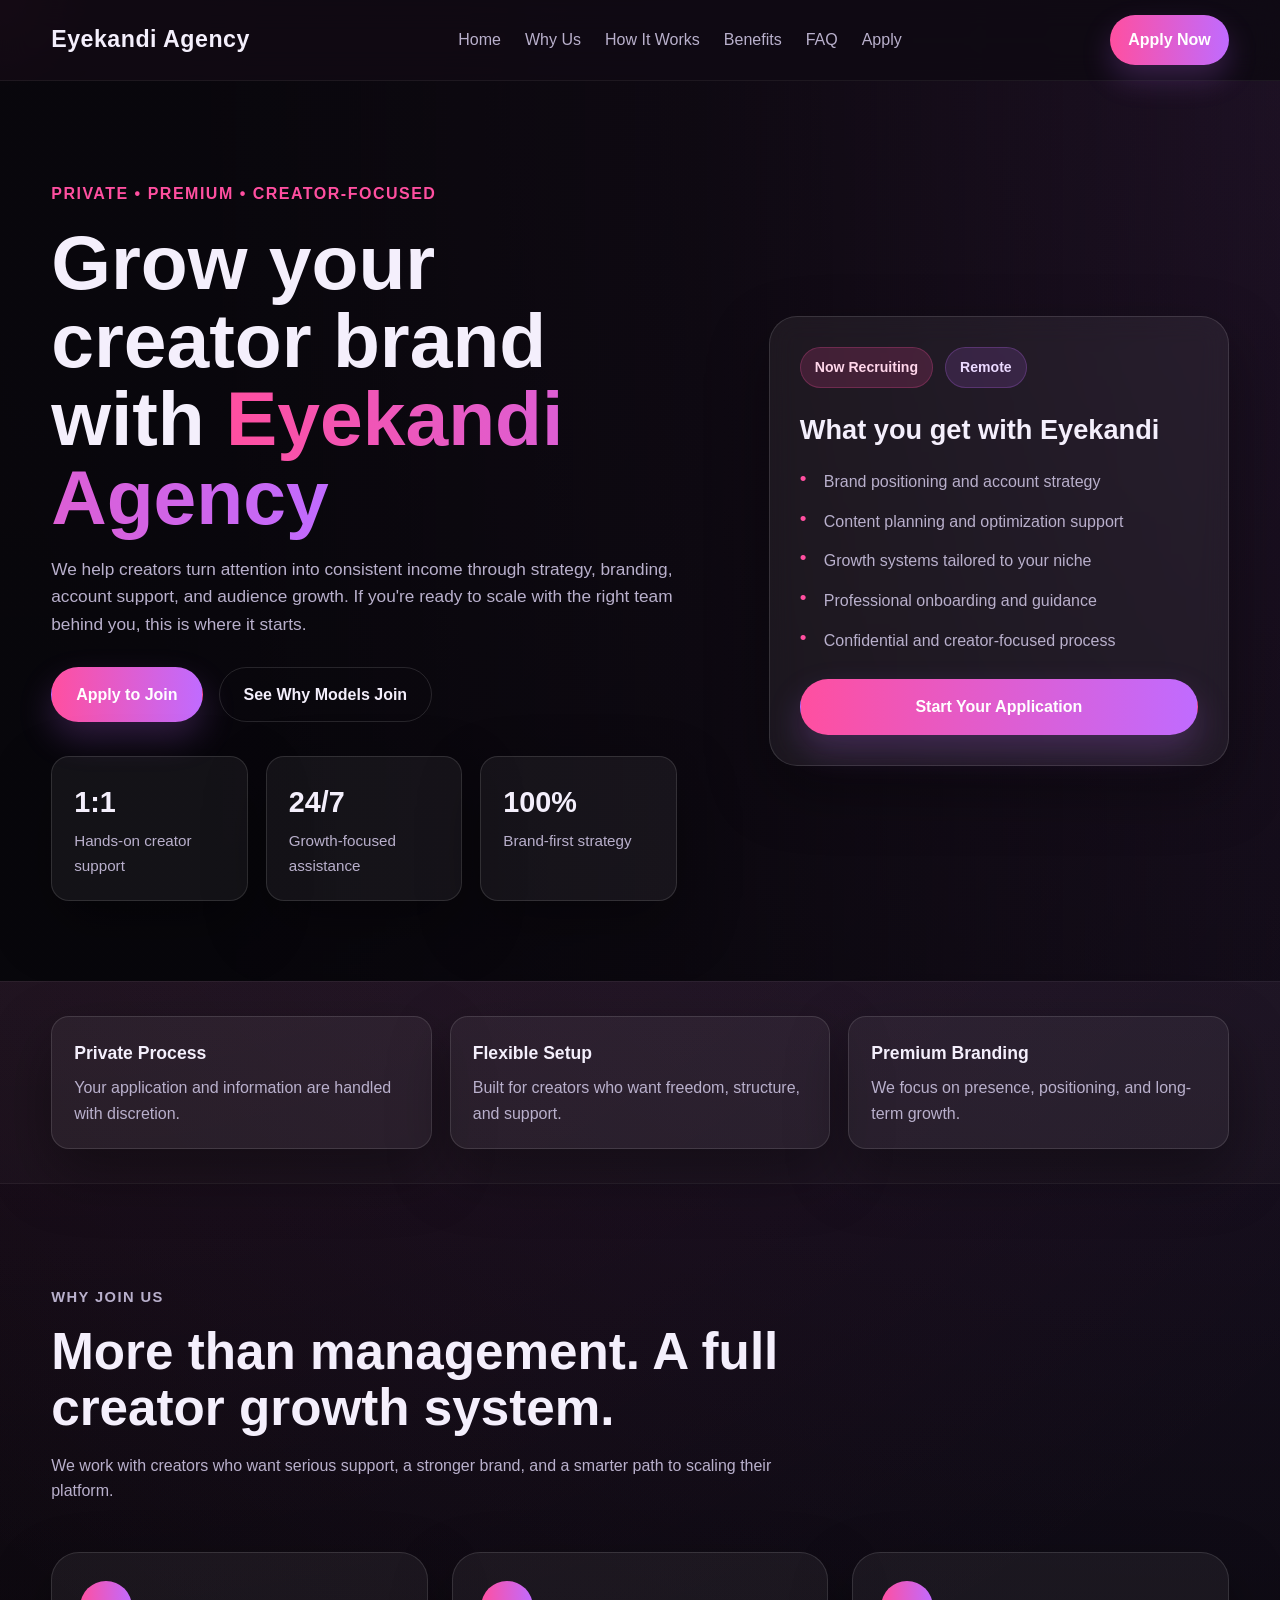
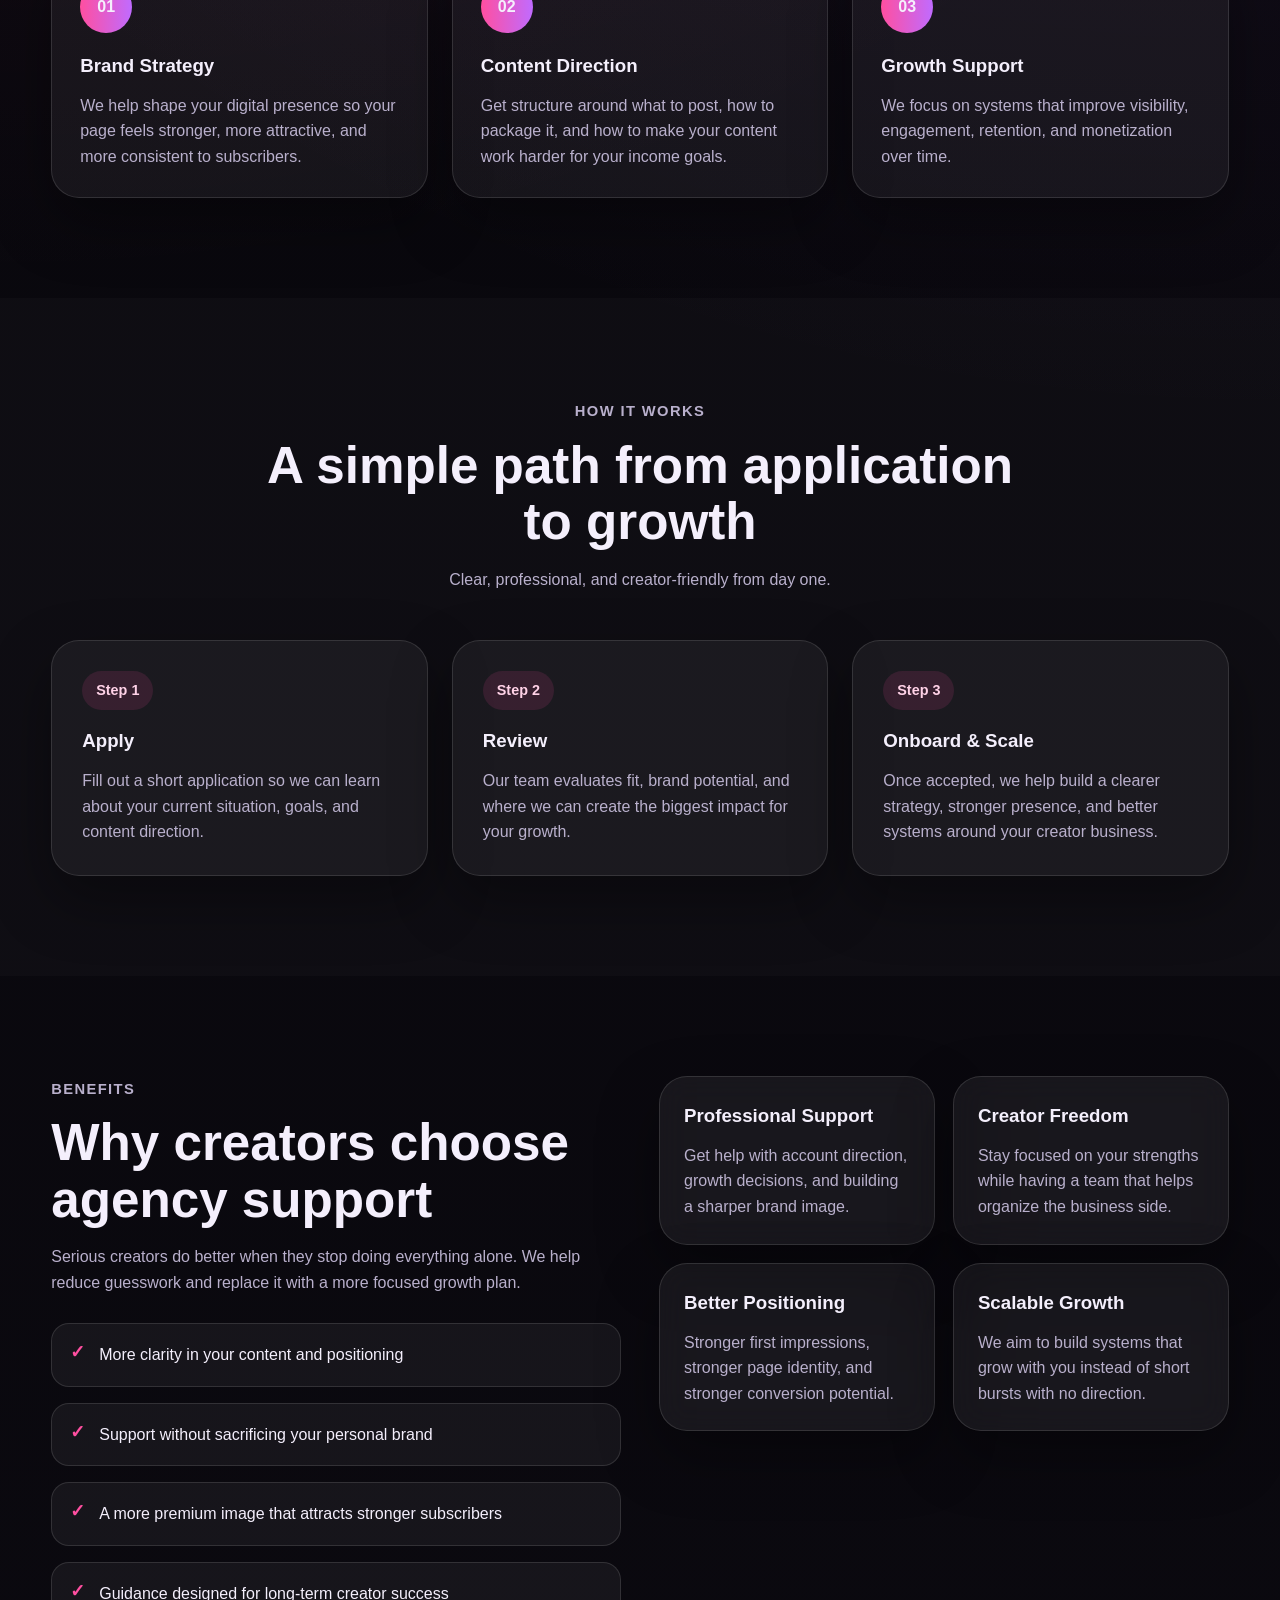
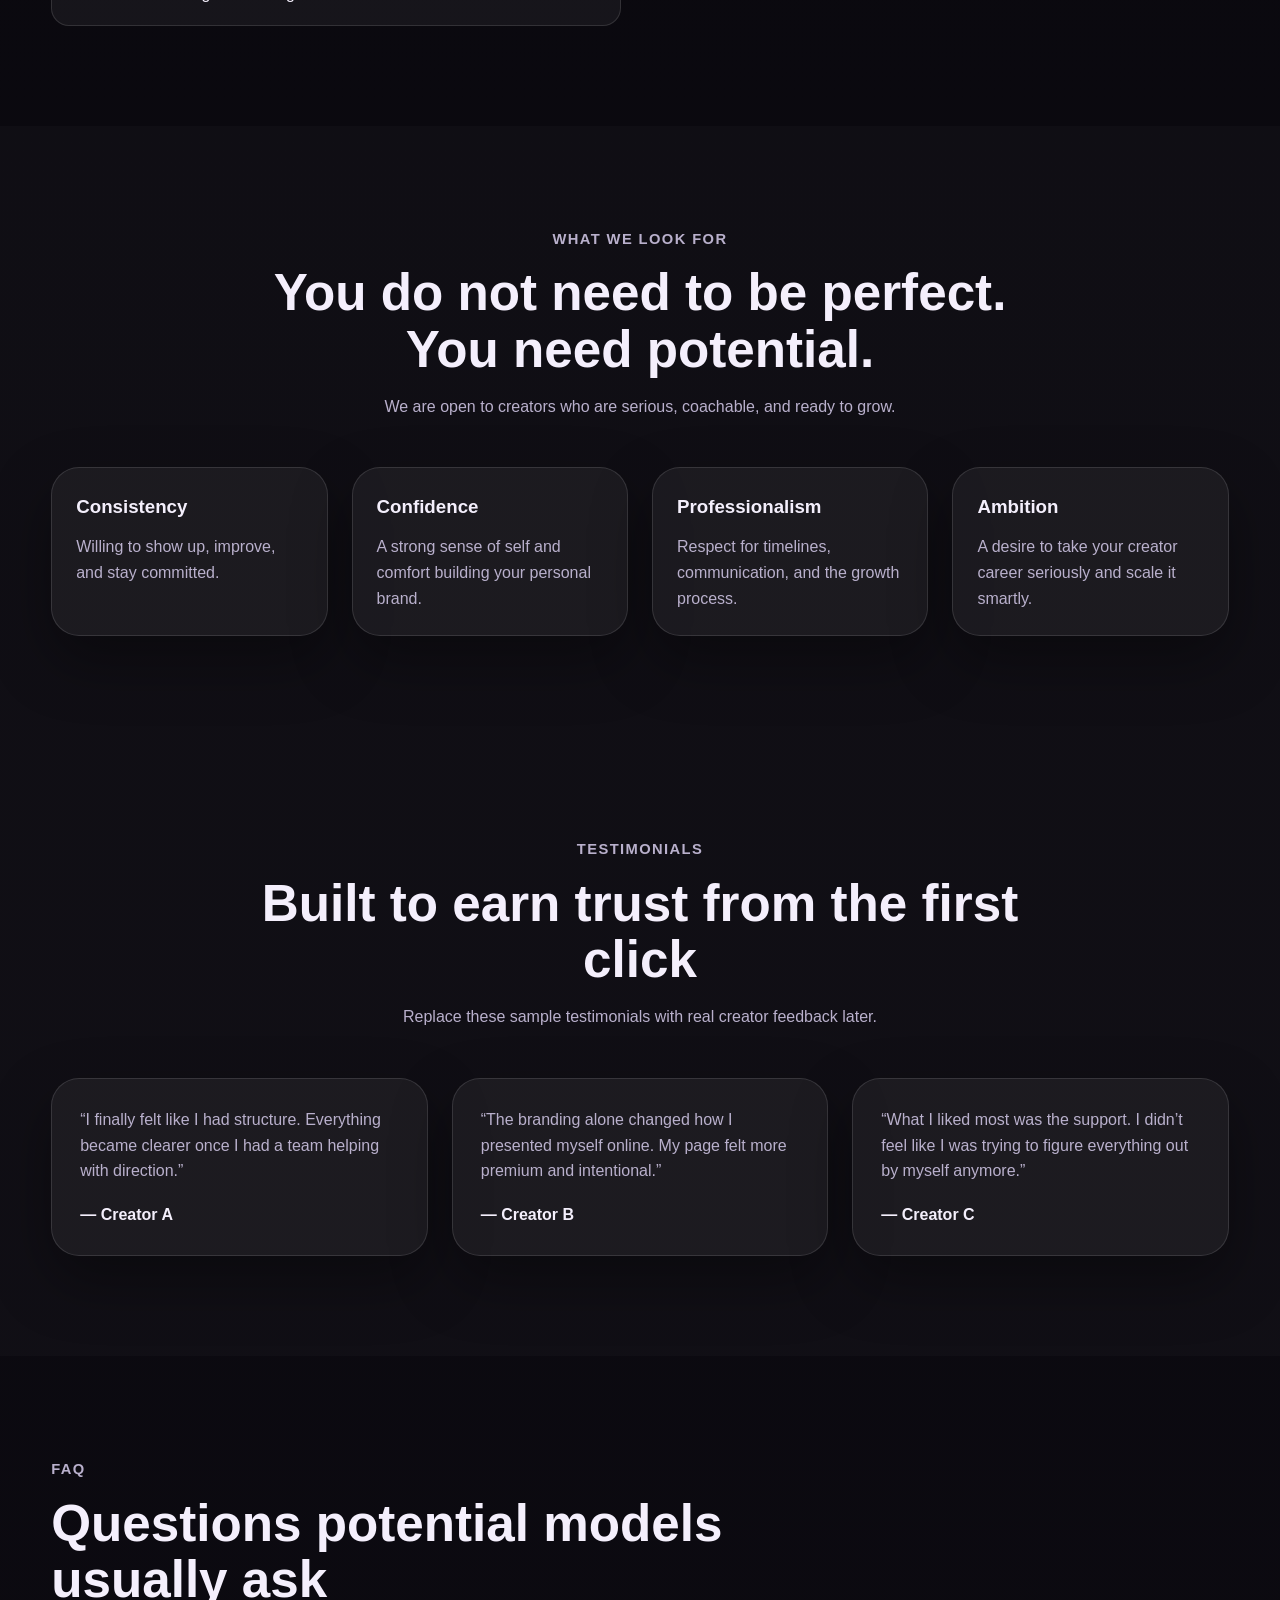
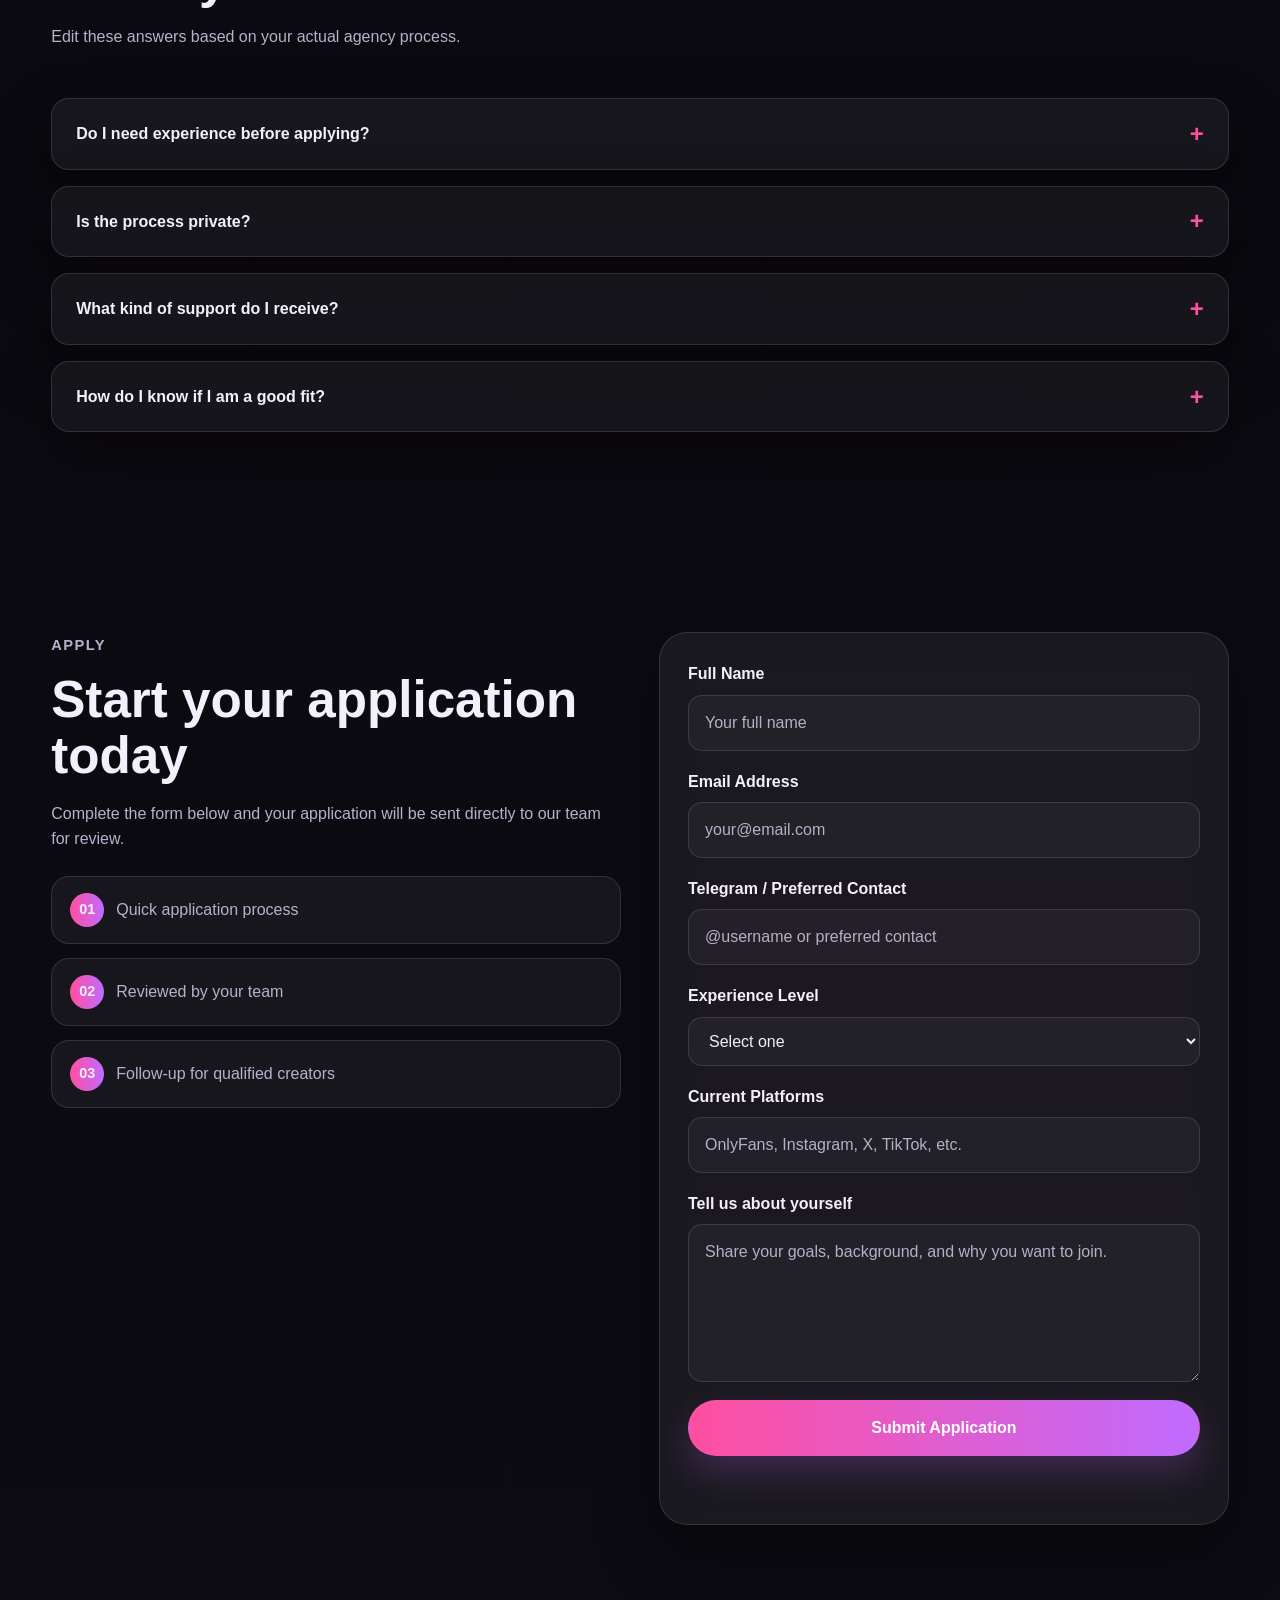
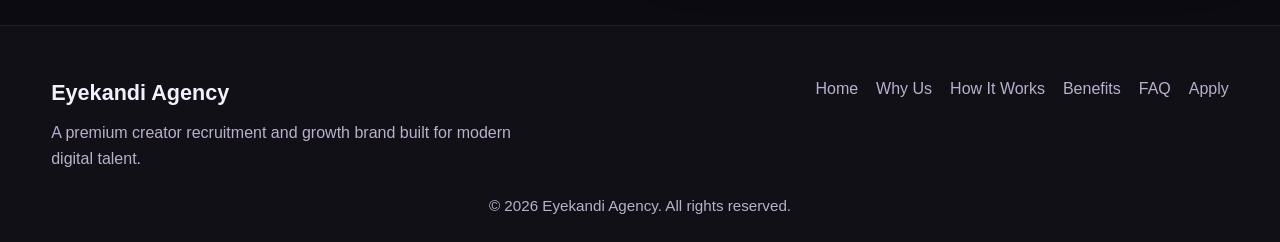
==== index.html @ 6bb733b0 "Update FormSubmit token and add thank-you page" ====
<!DOCTYPE html>
<html lang="en">
<head>
  <meta charset="UTF-8" />
  <meta name="viewport" content="width=device-width, initial-scale=1.0" />
  <title>Eyekandi Agency | Recruitment for Premium Creators</title>
  <meta
    name="description"
    content="Eyekandi Agency helps creators grow their income, build their brand, and scale with premium management, strategy, and support."
  />
  <link rel="stylesheet" href="css/style.css" />
</head>
<body>
  <div class="cursor-glow"></div>

  <header class="site-header">
    <div class="container nav-container">
      <a href="#home" class="logo">Eyekandi Agency</a>

      <nav class="nav" id="navMenu">
        <a href="#home">Home</a>
        <a href="#why-us">Why Us</a>
        <a href="#how-it-works">How It Works</a>
        <a href="#benefits">Benefits</a>
        <a href="#faq">FAQ</a>
        <a href="#apply">Apply</a>
      </nav>

      <a href="#apply" class="nav-cta desktop-cta">Apply Now</a>

      <button
        class="menu-toggle"
        id="menuToggle"
        aria-label="Toggle navigation"
        aria-expanded="false"
        aria-controls="navMenu"
      >
        <span></span>
        <span></span>
        <span></span>
      </button>
    </div>
  </header>

  <main>
    <section class="hero" id="home">
      <div class="hero-overlay"></div>
      <div class="container hero-grid">
        <div class="hero-content">
          <p class="eyebrow">Private • Premium • Creator-Focused</p>
          <h1>
            Grow your creator brand with
            <span>Eyekandi Agency</span>
          </h1>
          <p class="hero-text">
            We help creators turn attention into consistent income through
            strategy, branding, account support, and audience growth.
            If you're ready to scale with the right team behind you, this is where it starts.
          </p>

          <div class="hero-buttons">
            <a href="#apply" class="btn btn-primary">Apply to Join</a>
            <a href="#why-us" class="btn btn-secondary">See Why Models Join</a>
          </div>

          <div class="hero-stats">
            <div class="stat-card">
              <h3>1:1</h3>
              <p>Hands-on creator support</p>
            </div>
            <div class="stat-card">
              <h3>24/7</h3>
              <p>Growth-focused assistance</p>
            </div>
            <div class="stat-card">
              <h3>100%</h3>
              <p>Brand-first strategy</p>
            </div>
          </div>
        </div>

        <div class="hero-visual">
          <div class="hero-card glass-card">
            <div class="hero-card-top">
              <span class="badge">Now Recruiting</span>
              <span class="badge badge-alt">Remote</span>
            </div>

            <h3>What you get with Eyekandi</h3>

            <ul class="feature-list">
              <li>Brand positioning and account strategy</li>
              <li>Content planning and optimization support</li>
              <li>Growth systems tailored to your niche</li>
              <li>Professional onboarding and guidance</li>
              <li>Confidential and creator-focused process</li>
            </ul>

            <a href="#apply" class="btn btn-primary btn-full">Start Your Application</a>
          </div>
        </div>
      </div>
    </section>

    <section class="section trust-strip">
      <div class="container trust-grid">
        <div class="trust-item">
          <h3>Private Process</h3>
          <p>Your application and information are handled with discretion.</p>
        </div>
        <div class="trust-item">
          <h3>Flexible Setup</h3>
          <p>Built for creators who want freedom, structure, and support.</p>
        </div>
        <div class="trust-item">
          <h3>Premium Branding</h3>
          <p>We focus on presence, positioning, and long-term growth.</p>
        </div>
      </div>
    </section>

    <section class="section" id="why-us">
      <div class="container">
        <div class="section-heading">
          <p class="section-tag">Why Join Us</p>
          <h2>More than management. A full creator growth system.</h2>
          <p>
            We work with creators who want serious support, a stronger brand,
            and a smarter path to scaling their platform.
          </p>
        </div>

        <div class="cards-grid three-grid">
          <article class="info-card">
            <div class="icon-circle">01</div>
            <h3>Brand Strategy</h3>
            <p>
              We help shape your digital presence so your page feels stronger,
              more attractive, and more consistent to subscribers.
            </p>
          </article>

          <article class="info-card">
            <div class="icon-circle">02</div>
            <h3>Content Direction</h3>
            <p>
              Get structure around what to post, how to package it, and how to
              make your content work harder for your income goals.
            </p>
          </article>

          <article class="info-card">
            <div class="icon-circle">03</div>
            <h3>Growth Support</h3>
            <p>
              We focus on systems that improve visibility, engagement, retention,
              and monetization over time.
            </p>
          </article>
        </div>
      </div>
    </section>

    <section class="section alt-section" id="how-it-works">
      <div class="container">
        <div class="section-heading center">
          <p class="section-tag">How It Works</p>
          <h2>A simple path from application to growth</h2>
          <p>
            Clear, professional, and creator-friendly from day one.
          </p>
        </div>

        <div class="steps-grid">
          <div class="step-card">
            <span class="step-number">Step 1</span>
            <h3>Apply</h3>
            <p>
              Fill out a short application so we can learn about your current
              situation, goals, and content direction.
            </p>
          </div>

          <div class="step-card">
            <span class="step-number">Step 2</span>
            <h3>Review</h3>
            <p>
              Our team evaluates fit, brand potential, and where we can create
              the biggest impact for your growth.
            </p>
          </div>

          <div class="step-card">
            <span class="step-number">Step 3</span>
            <h3>Onboard & Scale</h3>
            <p>
              Once accepted, we help build a clearer strategy, stronger presence,
              and better systems around your creator business.
            </p>
          </div>
        </div>
      </div>
    </section>

    <section class="section" id="benefits">
      <div class="container benefits-grid">
        <div class="benefits-copy">
          <p class="section-tag">Benefits</p>
          <h2>Why creators choose agency support</h2>
          <p>
            Serious creators do better when they stop doing everything alone.
            We help reduce guesswork and replace it with a more focused growth plan.
          </p>

          <div class="check-list">
            <div class="check-item">
              <span>✓</span>
              <p>More clarity in your content and positioning</p>
            </div>
            <div class="check-item">
              <span>✓</span>
              <p>Support without sacrificing your personal brand</p>
            </div>
            <div class="check-item">
              <span>✓</span>
              <p>A more premium image that attracts stronger subscribers</p>
            </div>
            <div class="check-item">
              <span>✓</span>
              <p>Guidance designed for long-term creator success</p>
            </div>
          </div>
        </div>

        <div class="benefits-cards">
          <div class="benefit-box glass-card">
            <h3>Professional Support</h3>
            <p>
              Get help with account direction, growth decisions, and building a sharper brand image.
            </p>
          </div>

          <div class="benefit-box glass-card">
            <h3>Creator Freedom</h3>
            <p>
              Stay focused on your strengths while having a team that helps organize the business side.
            </p>
          </div>

          <div class="benefit-box glass-card">
            <h3>Better Positioning</h3>
            <p>
              Stronger first impressions, stronger page identity, and stronger conversion potential.
            </p>
          </div>

          <div class="benefit-box glass-card">
            <h3>Scalable Growth</h3>
            <p>
              We aim to build systems that grow with you instead of short bursts with no direction.
            </p>
          </div>
        </div>
      </div>
    </section>

    <section class="section alt-section">
      <div class="container">
        <div class="section-heading center">
          <p class="section-tag">What We Look For</p>
          <h2>You do not need to be perfect. You need potential.</h2>
          <p>
            We are open to creators who are serious, coachable, and ready to grow.
          </p>
        </div>

        <div class="cards-grid four-grid">
          <article class="mini-card">
            <h3>Consistency</h3>
            <p>Willing to show up, improve, and stay committed.</p>
          </article>

          <article class="mini-card">
            <h3>Confidence</h3>
            <p>A strong sense of self and comfort building your personal brand.</p>
          </article>

          <article class="mini-card">
            <h3>Professionalism</h3>
            <p>Respect for timelines, communication, and the growth process.</p>
          </article>

          <article class="mini-card">
            <h3>Ambition</h3>
            <p>A desire to take your creator career seriously and scale it smartly.</p>
          </article>
        </div>
      </div>
    </section>

    <section class="section testimonials">
      <div class="container">
        <div class="section-heading center">
          <p class="section-tag">Testimonials</p>
          <h2>Built to earn trust from the first click</h2>
          <p>
            Replace these sample testimonials with real creator feedback later.
          </p>
        </div>

        <div class="cards-grid three-grid">
          <article class="testimonial-card">
            <p>
              “I finally felt like I had structure. Everything became clearer once I had a team helping with direction.”
            </p>
            <h4>— Creator A</h4>
          </article>

          <article class="testimonial-card">
            <p>
              “The branding alone changed how I presented myself online. My page felt more premium and intentional.”
            </p>
            <h4>— Creator B</h4>
          </article>

          <article class="testimonial-card">
            <p>
              “What I liked most was the support. I didn’t feel like I was trying to figure everything out by myself anymore.”
            </p>
            <h4>— Creator C</h4>
          </article>
        </div>
      </div>
    </section>

    <section class="section faq-section" id="faq">
      <div class="container">
        <div class="section-heading">
          <p class="section-tag">FAQ</p>
          <h2>Questions potential models usually ask</h2>
          <p>
            Edit these answers based on your actual agency process.
          </p>
        </div>

        <div class="faq-list">
          <div class="faq-item">
            <button class="faq-question" aria-expanded="false">
              Do I need experience before applying?
              <span>+</span>
            </button>
            <div class="faq-answer">
              <p>
                No. We can consider both new and experienced creators. What matters most is your willingness to learn, commit, and grow.
              </p>
            </div>
          </div>

          <div class="faq-item">
            <button class="faq-question" aria-expanded="false">
              Is the process private?
              <span>+</span>
            </button>
            <div class="faq-answer">
              <p>
                Yes. Your application and onboarding process should always be handled professionally and with discretion.
              </p>
            </div>
          </div>

          <div class="faq-item">
            <button class="faq-question" aria-expanded="false">
              What kind of support do I receive?
              <span>+</span>
            </button>
            <div class="faq-answer">
              <p>
                Support may include brand direction, content planning, page optimization, growth strategy, and ongoing account guidance.
              </p>
            </div>
          </div>

          <div class="faq-item">
            <button class="faq-question" aria-expanded="false">
              How do I know if I am a good fit?
              <span>+</span>
            </button>
            <div class="faq-answer">
              <p>
                If you are serious about your creator career, open to guidance, and ready to build something stronger, you are likely a good candidate.
              </p>
            </div>
          </div>
        </div>
      </div>
    </section>

    <section class="section apply-section" id="apply">
      <div class="container apply-grid">
        <div class="apply-copy">
          <p class="section-tag">Apply</p>
          <h2>Start your application today</h2>
          <p>
            Complete the form below and your application will be sent directly to our team for review.
          </p>

          <div class="apply-points">
            <div class="apply-point">
              <span>01</span>
              <p>Quick application process</p>
            </div>
            <div class="apply-point">
              <span>02</span>
              <p>Reviewed by your team</p>
            </div>
            <div class="apply-point">
              <span>03</span>
              <p>Follow-up for qualified creators</p>
            </div>
          </div>
        </div>

        <div class="form-wrapper glass-card">
          <form
            id="applicationForm"
            class="application-form"
            action="https://formsubmit.co/06cca967da9b24ad0c66bb19da38139"
            method="POST"
          >
            <input type="hidden" name="_captcha" value="false" />
            <input type="hidden" name="_subject" value="New Eyekandi Agency Application" />
            <input type="hidden" name="_template" value="table" />
            <input type="hidden" name="_autoresponse" value="Thank you for applying to Eyekandi Agency. Our team will review your application and get in touch if you are a fit." />
            <input type="hidden" name="_next" value="https://welcometogulag.github.io/eyekandi/thank-you.html" />

            <div class="form-group">
              <label for="fullName">Full Name</label>
              <input type="text" id="fullName" name="fullName" placeholder="Your full name" required />
            </div>

            <div class="form-group">
              <label for="email">Email Address</label>
              <input type="email" id="email" name="email" placeholder="your@email.com" required />
            </div>

            <div class="form-group">
              <label for="telegram">Telegram / Preferred Contact</label>
              <input type="text" id="telegram" name="telegram" placeholder="@username or preferred contact" required />
            </div>

            <div class="form-group">
              <label for="experience">Experience Level</label>
              <select id="experience" name="experience" required>
                <option value="">Select one</option>
                <option value="New Creator">New Creator</option>
                <option value="Some Experience">Some Experience</option>
                <option value="Experienced Creator">Experienced Creator</option>
              </select>
            </div>

            <div class="form-group">
              <label for="platforms">Current Platforms</label>
              <input
                type="text"
                id="platforms"
                name="platforms"
                placeholder="OnlyFans, Instagram, X, TikTok, etc."
              />
            </div>

            <div class="form-group">
              <label for="message">Tell us about yourself</label>
              <textarea
                id="message"
                name="message"
                rows="5"
                placeholder="Share your goals, background, and why you want to join."
                required
              ></textarea>
            </div>

            <button type="submit" class="btn btn-primary btn-full" id="submitBtn">
              Submit Application
            </button>
            <p id="formStatus" class="form-status"></p>
          </form>
        </div>
      </div>
    </section>
  </main>

  <footer class="site-footer">
    <div class="container footer-grid">
      <div>
        <h3>Eyekandi Agency</h3>
        <p>
          A premium creator recruitment and growth brand built for modern digital talent.
        </p>
      </div>

      <div class="footer-links">
        <a href="#home">Home</a>
        <a href="#why-us">Why Us</a>
        <a href="#how-it-works">How It Works</a>
        <a href="#benefits">Benefits</a>
        <a href="#faq">FAQ</a>
        <a href="#apply">Apply</a>
      </div>
    </div>

    <div class="container footer-bottom">
      <p>© <span id="year"></span> Eyekandi Agency. All rights reserved.</p>
    </div>
  </footer>

  <button class="scroll-top" id="scrollTopBtn" aria-label="Scroll to top">↑</button>

  <script src="js/script.js"></script>
</body>
</html>
---- css/style.css ----
:root {
  --bg: #09080d;
  --bg-soft: #12101a;
  --surface: rgba(255, 255, 255, 0.05);
  --surface-strong: rgba(255, 255, 255, 0.08);
  --text: #f4effc;
  --muted: #b9b0cc;
  --accent: #ff4fa0;
  --accent-2: #c06bff;
  --border: rgba(255, 255, 255, 0.12);
  --shadow: 0 24px 60px rgba(0, 0, 0, 0.35);
  --radius: 18px;
  --radius-lg: 28px;
  --container: 1180px;
}

* {
  margin: 0;
  padding: 0;
  box-sizing: border-box;
}

html {
  scroll-behavior: smooth;
}

body {
  font-family: Arial, Helvetica, sans-serif;
  color: var(--text);
  background:
    radial-gradient(circle at top left, rgba(255, 79, 160, 0.12), transparent 28%),
    radial-gradient(circle at top right, rgba(192, 107, 255, 0.14), transparent 30%),
    linear-gradient(180deg, #08070c 0%, #0d0b12 100%);
  line-height: 1.6;
  overflow-x: hidden;
  position: relative;
}

img {
  max-width: 100%;
  display: block;
}

a {
  color: inherit;
  text-decoration: none;
}

button,
input,
textarea,
select {
  font: inherit;
}

.container {
  width: min(92%, var(--container));
  margin: 0 auto;
}

.section {
  padding: 100px 0;
}

.alt-section {
  background: rgba(255, 255, 255, 0.02);
}

.section-tag {
  display: inline-block;
  margin-bottom: 14px;
  color: var(--accent);
  font-size: 0.92rem;
  letter-spacing: 1.4px;
  font-weight: 700;
  text-transform: uppercase;
}

.section-heading {
  max-width: 760px;
  margin-bottom: 48px;
}

.section-heading.center {
  margin-left: auto;
  margin-right: auto;
  text-align: center;
}

.section-heading h2,
.apply-copy h2,
.benefits-copy h2 {
  font-size: clamp(2rem, 4vw, 3.2rem);
  line-height: 1.1;
  margin-bottom: 16px;
}

.section-heading p,
.apply-copy p,
.benefits-copy p {
  color: var(--muted);
}

.site-header {
  position: sticky;
  top: 0;
  z-index: 1000;
  background: rgba(8, 7, 12, 0.78);
  backdrop-filter: blur(14px);
  border-bottom: 1px solid rgba(255, 255, 255, 0.06);
}

.nav-container {
  min-height: 80px;
  display: flex;
  align-items: center;
  gap: 20px;
  justify-content: space-between;
}

.logo {
  font-size: 1.45rem;
  font-weight: 800;
  letter-spacing: 0.5px;
  white-space: nowrap;
}

.nav {
  display: flex;
  align-items: center;
  gap: 24px;
}

.nav a {
  color: var(--muted);
  transition: 0.25s ease;
  font-weight: 500;
}

.nav a:hover,
.nav a:focus-visible {
  color: var(--text);
}

.nav-cta {
  padding: 12px 18px;
  border-radius: 999px;
  background: linear-gradient(90deg, var(--accent), var(--accent-2));
  color: #fff;
  font-weight: 700;
  box-shadow: 0 14px 30px rgba(192, 107, 255, 0.22);
}

.menu-toggle {
  display: none;
  background: transparent;
  border: none;
  cursor: pointer;
}

.menu-toggle span {
  display: block;
  width: 26px;
  height: 3px;
  margin: 5px 0;
  border-radius: 999px;
  background: var(--text);
  transition: 0.3s ease;
}

.hero {
  position: relative;
  min-height: 100svh;
  display: flex;
  align-items: center;
  padding: 70px 0 50px;
  overflow: hidden;
}

.hero-overlay {
  position: absolute;
  inset: 0;
  background:
    linear-gradient(90deg, rgba(6, 6, 10, 0.92) 15%, rgba(6, 6, 10, 0.76) 55%, rgba(6, 6, 10, 0.35) 100%);
}

.hero-grid {
  position: relative;
  z-index: 2;
  display: grid;
  grid-template-columns: 1.1fr 0.9fr;
  gap: 40px;
  align-items: center;
}

.eyebrow {
  color: var(--accent);
  text-transform: uppercase;
  letter-spacing: 1.5px;
  font-weight: 700;
  margin-bottom: 16px;
}

.hero-content h1 {
  font-size: clamp(2.7rem, 6vw, 5.2rem);
  line-height: 1.02;
  margin-bottom: 20px;
  max-width: 760px;
}

.hero-content h1 span {
  background: linear-gradient(90deg, var(--accent), var(--accent-2));
  -webkit-background-clip: text;
  -webkit-text-fill-color: transparent;
}

.hero-text {
  max-width: 640px;
  color: var(--muted);
  font-size: 1.08rem;
  margin-bottom: 28px;
}

.hero-buttons {
  display: flex;
  gap: 16px;
  flex-wrap: wrap;
  margin-bottom: 34px;
}

.btn {
  display: inline-flex;
  align-items: center;
  justify-content: center;
  padding: 14px 24px;
  border-radius: 999px;
  font-weight: 700;
  transition: 0.25s ease;
  border: 1px solid transparent;
  cursor: pointer;
}

.btn-primary {
  background: linear-gradient(90deg, var(--accent), var(--accent-2));
  color: #fff;
  box-shadow: 0 16px 34px rgba(192, 107, 255, 0.22);
}

.btn-primary:hover,
.btn-primary:focus-visible {
  transform: translateY(-2px);
}

.btn-secondary {
  border-color: var(--border);
  background: transparent;
  color: var(--text);
}

.btn-secondary:hover,
.btn-secondary:focus-visible {
  background: rgba(255, 255, 255, 0.05);
}

.btn-full {
  width: 100%;
}

.hero-stats {
  display: grid;
  grid-template-columns: repeat(3, 1fr);
  gap: 18px;
}

.stat-card,
.trust-item,
.info-card,
.step-card,
.mini-card,
.testimonial-card,
.faq-item,
.benefit-box {
  border: 1px solid var(--border);
  box-shadow: var(--shadow);
}

.stat-card {
  background: var(--surface);
  padding: 22px;
  border-radius: var(--radius);
}

.stat-card h3 {
  font-size: 1.8rem;
  margin-bottom: 4px;
}

.stat-card p {
  color: var(--muted);
  font-size: 0.95rem;
}

.glass-card {
  background: rgba(255, 255, 255, 0.06);
  border: 1px solid var(--border);
  box-shadow: var(--shadow);
  backdrop-filter: blur(14px);
}

.hero-card {
  padding: 30px;
  border-radius: var(--radius-lg);
  max-width: 460px;
  margin-left: auto;
}

.hero-card-top {
  display: flex;
  gap: 12px;
  flex-wrap: wrap;
  margin-bottom: 20px;
}

.badge {
  display: inline-block;
  padding: 8px 14px;
  border-radius: 999px;
  background: rgba(255, 79, 160, 0.16);
  color: #ffd6ea;
  border: 1px solid rgba(255, 79, 160, 0.24);
  font-size: 0.88rem;
  font-weight: 700;
}

.badge-alt {
  background: rgba(192, 107, 255, 0.14);
  border-color: rgba(192, 107, 255, 0.24);
  color: #ebd9ff;
}

.hero-card h3 {
  font-size: 1.7rem;
  margin-bottom: 18px;
}

.feature-list {
  list-style: none;
  margin-bottom: 26px;
  display: grid;
  gap: 14px;
}

.feature-list li {
  position: relative;
  padding-left: 24px;
  color: var(--muted);
}

.feature-list li::before {
  content: "•";
  position: absolute;
  left: 0;
  top: 0;
  color: var(--accent);
  font-size: 1.2rem;
  line-height: 1;
}

.trust-strip {
  padding: 34px 0;
  border-top: 1px solid rgba(255, 255, 255, 0.05);
  border-bottom: 1px solid rgba(255, 255, 255, 0.05);
  background: rgba(255, 255, 255, 0.02);
}

.trust-grid {
  display: grid;
  grid-template-columns: repeat(3, 1fr);
  gap: 18px;
}

.trust-item {
  padding: 22px;
  border-radius: var(--radius);
  background: var(--surface);
}

.trust-item h3 {
  margin-bottom: 8px;
  font-size: 1.1rem;
}

.trust-item p {
  color: var(--muted);
}

.cards-grid {
  display: grid;
  gap: 24px;
}

.three-grid {
  grid-template-columns: repeat(3, 1fr);
}

.four-grid {
  grid-template-columns: repeat(4, 1fr);
}

.info-card,
.step-card,
.mini-card,
.testimonial-card {
  border-radius: var(--radius-lg);
  background: var(--surface);
}

.info-card {
  padding: 28px;
}

.icon-circle {
  width: 52px;
  height: 52px;
  display: grid;
  place-items: center;
  border-radius: 50%;
  background: linear-gradient(90deg, var(--accent), var(--accent-2));
  margin-bottom: 18px;
  font-weight: 800;
}

.info-card h3,
.step-card h3,
.benefit-box h3,
.mini-card h3 {
  margin-bottom: 12px;
}

.info-card p,
.step-card p,
.benefit-box p,
.mini-card p,
.testimonial-card p {
  color: var(--muted);
}

.steps-grid {
  display: grid;
  grid-template-columns: repeat(3, 1fr);
  gap: 24px;
}

.step-card {
  padding: 30px;
}

.step-number {
  display: inline-block;
  margin-bottom: 16px;
  padding: 8px 14px;
  border-radius: 999px;
  background: rgba(255, 79, 160, 0.12);
  color: #ffd2e7;
  font-size: 0.9rem;
  font-weight: 700;
}

.benefits-grid,
.apply-grid {
  display: grid;
  grid-template-columns: 1fr 1fr;
  gap: 38px;
  align-items: start;
}

.check-list {
  display: grid;
  gap: 16px;
  margin-top: 28px;
}

.check-item {
  display: flex;
  gap: 14px;
  align-items: flex-start;
  background: var(--surface);
  border: 1px solid var(--border);
  border-radius: var(--radius);
  padding: 18px;
}

.check-item span {
  color: var(--accent);
  font-weight: 800;
  font-size: 1.1rem;
  line-height: 1;
  margin-top: 2px;
}

.check-item p {
  color: var(--text);
}

.benefits-cards {
  display: grid;
  grid-template-columns: 1fr 1fr;
  gap: 18px;
}

.benefit-box {
  padding: 24px;
  border-radius: var(--radius-lg);
}

.mini-card {
  padding: 24px;
}

.testimonials {
  background: rgba(255, 255, 255, 0.02);
}

.testimonial-card {
  padding: 28px;
}

.testimonial-card h4 {
  margin-top: 18px;
  font-size: 1rem;
  color: var(--text);
}

.faq-list {
  display: grid;
  gap: 16px;
}

.faq-item {
  border-radius: var(--radius);
  overflow: hidden;
  background: var(--surface);
}

.faq-question {
  width: 100%;
  background: transparent;
  border: none;
  color: var(--text);
  text-align: left;
  padding: 22px 24px;
  font-weight: 700;
  font-size: 1rem;
  cursor: pointer;
  display: flex;
  align-items: center;
  justify-content: space-between;
  gap: 12px;
}

.faq-question span {
  font-size: 1.5rem;
  line-height: 1;
  color: var(--accent);
}

.faq-answer {
  display: none;
  padding: 0 24px 22px;
}

.faq-answer p {
  color: var(--muted);
}

.faq-item.active .faq-answer {
  display: block;
}

.form-wrapper {
  border-radius: var(--radius-lg);
  padding: 28px;
}

.application-form {
  display: grid;
  gap: 18px;
}

.form-group {
  display: grid;
  gap: 8px;
}

.form-group label {
  font-weight: 700;
}

.form-group input,
.form-group select,
.form-group textarea {
  width: 100%;
  padding: 14px 16px;
  border-radius: 14px;
  border: 1px solid var(--border);
  background: rgba(255, 255, 255, 0.04);
  color: var(--text);
  outline: none;
}

.form-group input::placeholder,
.form-group textarea::placeholder {
  color: #b8aec8;
}

.form-group input:focus,
.form-group select:focus,
.form-group textarea:focus {
  border-color: var(--accent);
  box-shadow: 0 0 0 4px rgba(255, 79, 160, 0.12);
}

.form-status {
  min-height: 22px;
  font-size: 0.95rem;
  color: var(--accent);
}

.apply-points {
  display: grid;
  gap: 14px;
  margin-top: 24px;
}

.apply-point {
  display: flex;
  gap: 12px;
  align-items: center;
  background: var(--surface);
  border: 1px solid var(--border);
  border-radius: var(--radius);
  padding: 16px 18px;
}

.apply-point span {
  width: 34px;
  height: 34px;
  display: grid;
  place-items: center;
  border-radius: 50%;
  background: linear-gradient(90deg, var(--accent), var(--accent-2));
  font-size: 0.9rem;
  font-weight: 700;
}

.site-footer {
  padding: 50px 0 24px;
  border-top: 1px solid rgba(255, 255, 255, 0.06);
  background: rgba(255, 255, 255, 0.02);
}

.footer-grid {
  display: flex;
  justify-content: space-between;
  gap: 24px;
  align-items: flex-start;
  flex-wrap: wrap;
}

.footer-grid h3 {
  margin-bottom: 10px;
  font-size: 1.35rem;
}

.footer-grid p {
  color: var(--muted);
  max-width: 460px;
}

.footer-links {
  display: flex;
  gap: 18px;
  flex-wrap: wrap;
}

.footer-links a {
  color: var(--muted);
}

.footer-links a:hover,
.footer-links a:focus-visible {
  color: var(--text);
}

.footer-bottom {
  margin-top: 22px;
  text-align: center;
}

.footer-bottom p {
  color: var(--muted);
  font-size: 0.95rem;
}

.scroll-top {
  position: fixed;
  right: 22px;
  bottom: 22px;
  width: 48px;
  height: 48px;
  border: none;
  border-radius: 50%;
  background: linear-gradient(90deg, var(--accent), var(--accent-2));
  color: #fff;
  cursor: pointer;
  box-shadow: var(--shadow);
  display: none;
  z-index: 1200;
}

.cursor-glow {
  position: fixed;
  width: 220px;
  height: 220px;
  border-radius: 50%;
  background: radial-gradient(circle, rgba(255, 79, 160, 0.12), transparent 65%);
  pointer-events: none;
  transform: translate(-50%, -50%);
  filter: blur(16px);
  z-index: 0;
}

button:focus-visible,
a:focus-visible,
input:focus-visible,
textarea:focus-visible,
select:focus-visible {
  outline: 2px solid var(--accent);
  outline-offset: 3px;
}

@media (max-width: 1100px) {
  .hero-grid,
  .benefits-grid,
  .apply-grid {
    grid-template-columns: 1fr;
  }

  .hero-card {
    margin-left: 0;
    max-width: 100%;
  }

  .three-grid,
  .steps-grid,
  .trust-grid {
    grid-template-columns: 1fr;
  }

  .four-grid,
  .benefits-cards {
    grid-template-columns: repeat(2, 1fr);
  }

  .desktop-cta {
    display: none;
  }
}

@media (max-width: 768px) {
  .section {
    padding: 80px 0;
  }

  .nav {
    position: absolute;
    top: 80px;
    right: 4%;
    width: 250px;
    padding: 18px;
    background: rgba(10, 9, 14, 0.96);
    border: 1px solid var(--border);
    border-radius: 18px;
    display: none;
    flex-direction: column;
    align-items: flex-start;
    gap: 14px;
  }

  .nav.show {
    display: flex;
  }

  .menu-toggle {
    display: block;
  }

  .hero-stats,
  .four-grid,
  .benefits-cards {
    grid-template-columns: 1fr;
  }

  .footer-grid {
    flex-direction: column;
  }

  .cursor-glow {
    display: none;
  }
}

@media (max-width: 520px) {
  .hero-buttons {
    flex-direction: column;
  }

  .btn {
    width: 100%;
  }

  .form-wrapper {
    padding: 20px;
  }
}
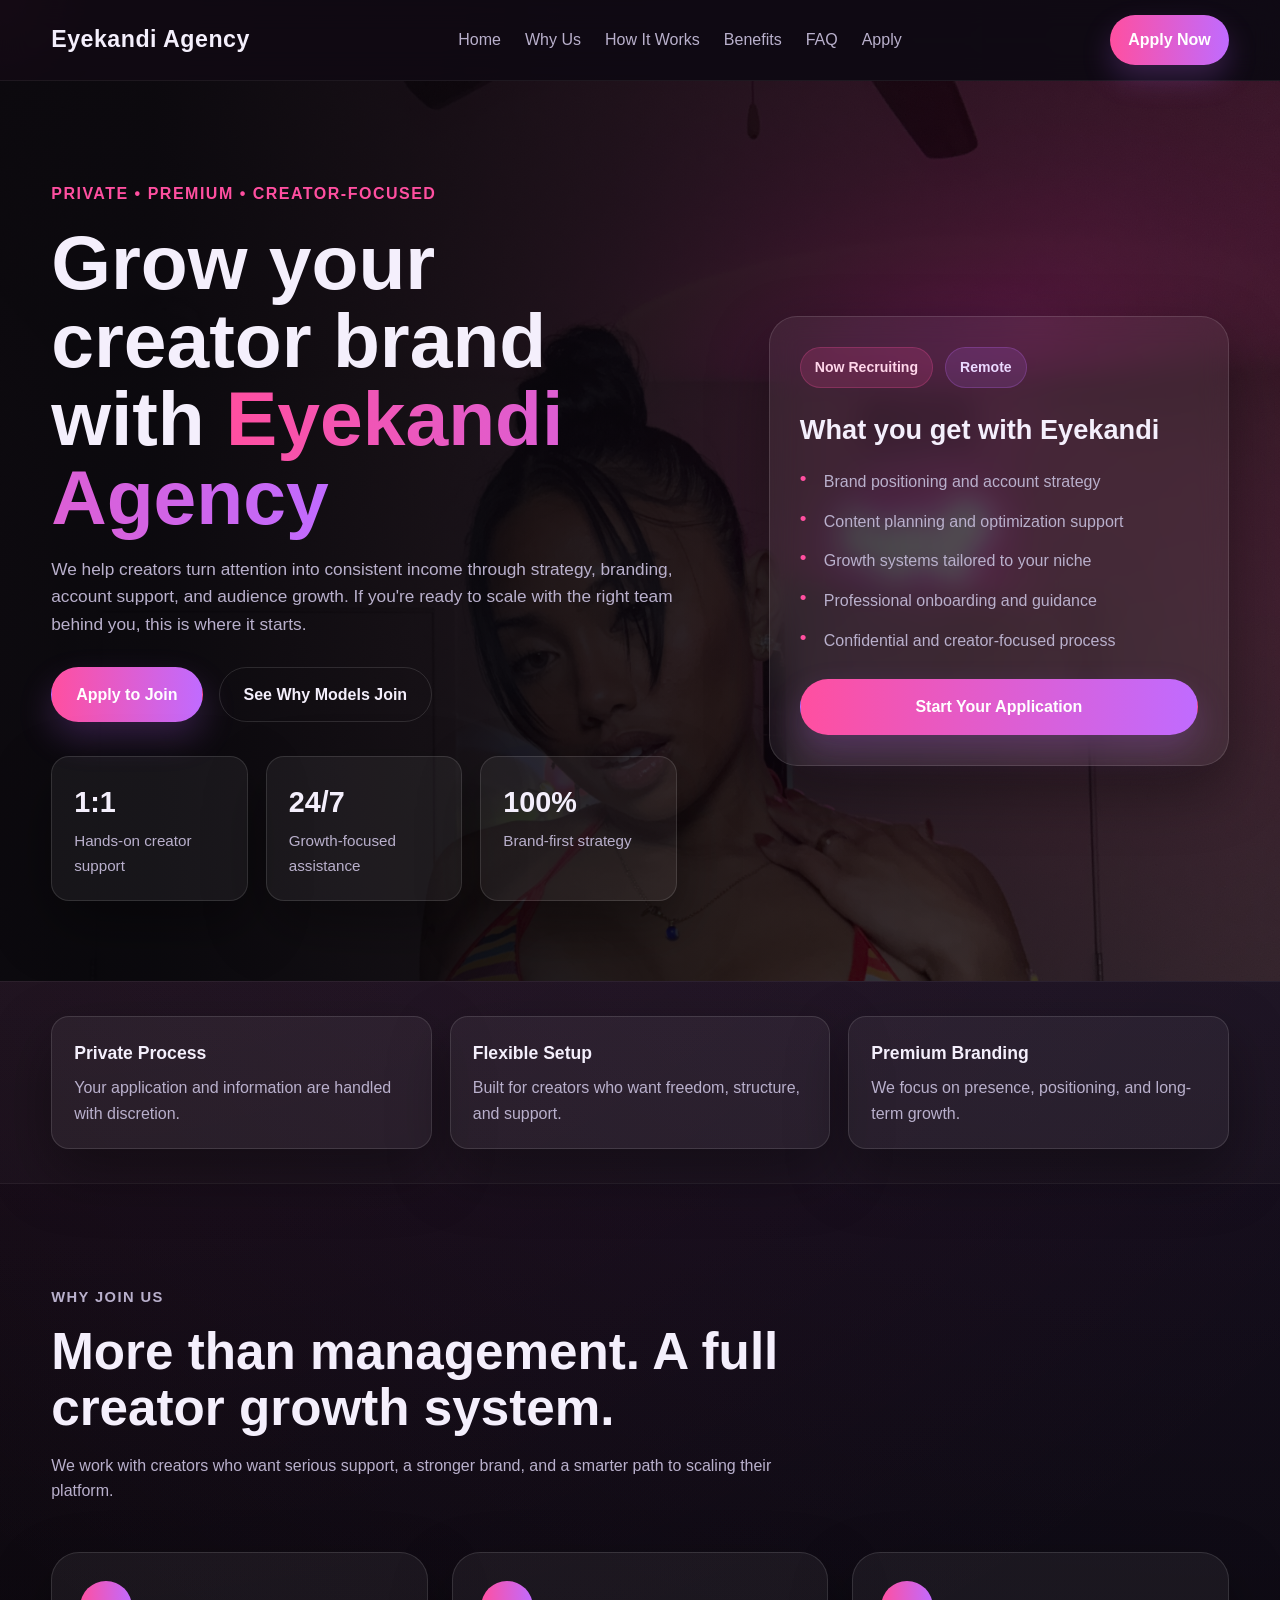
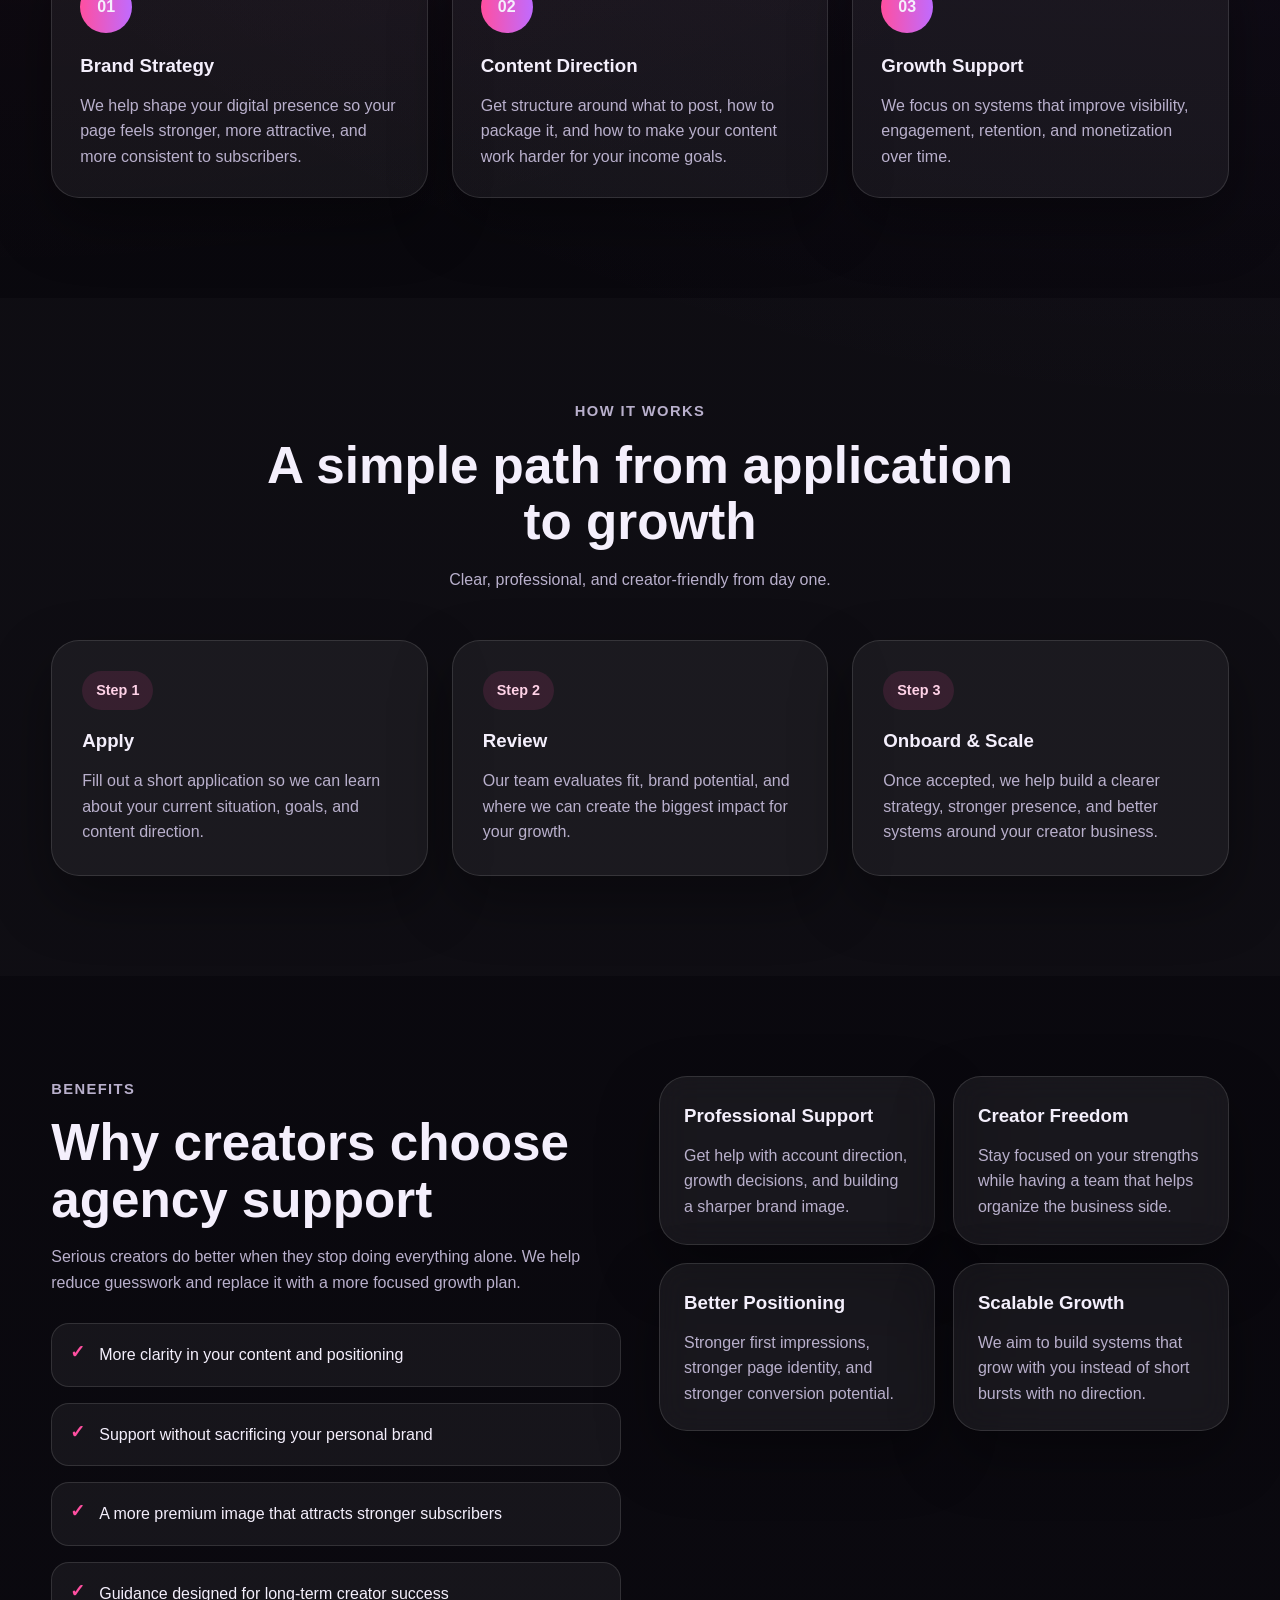
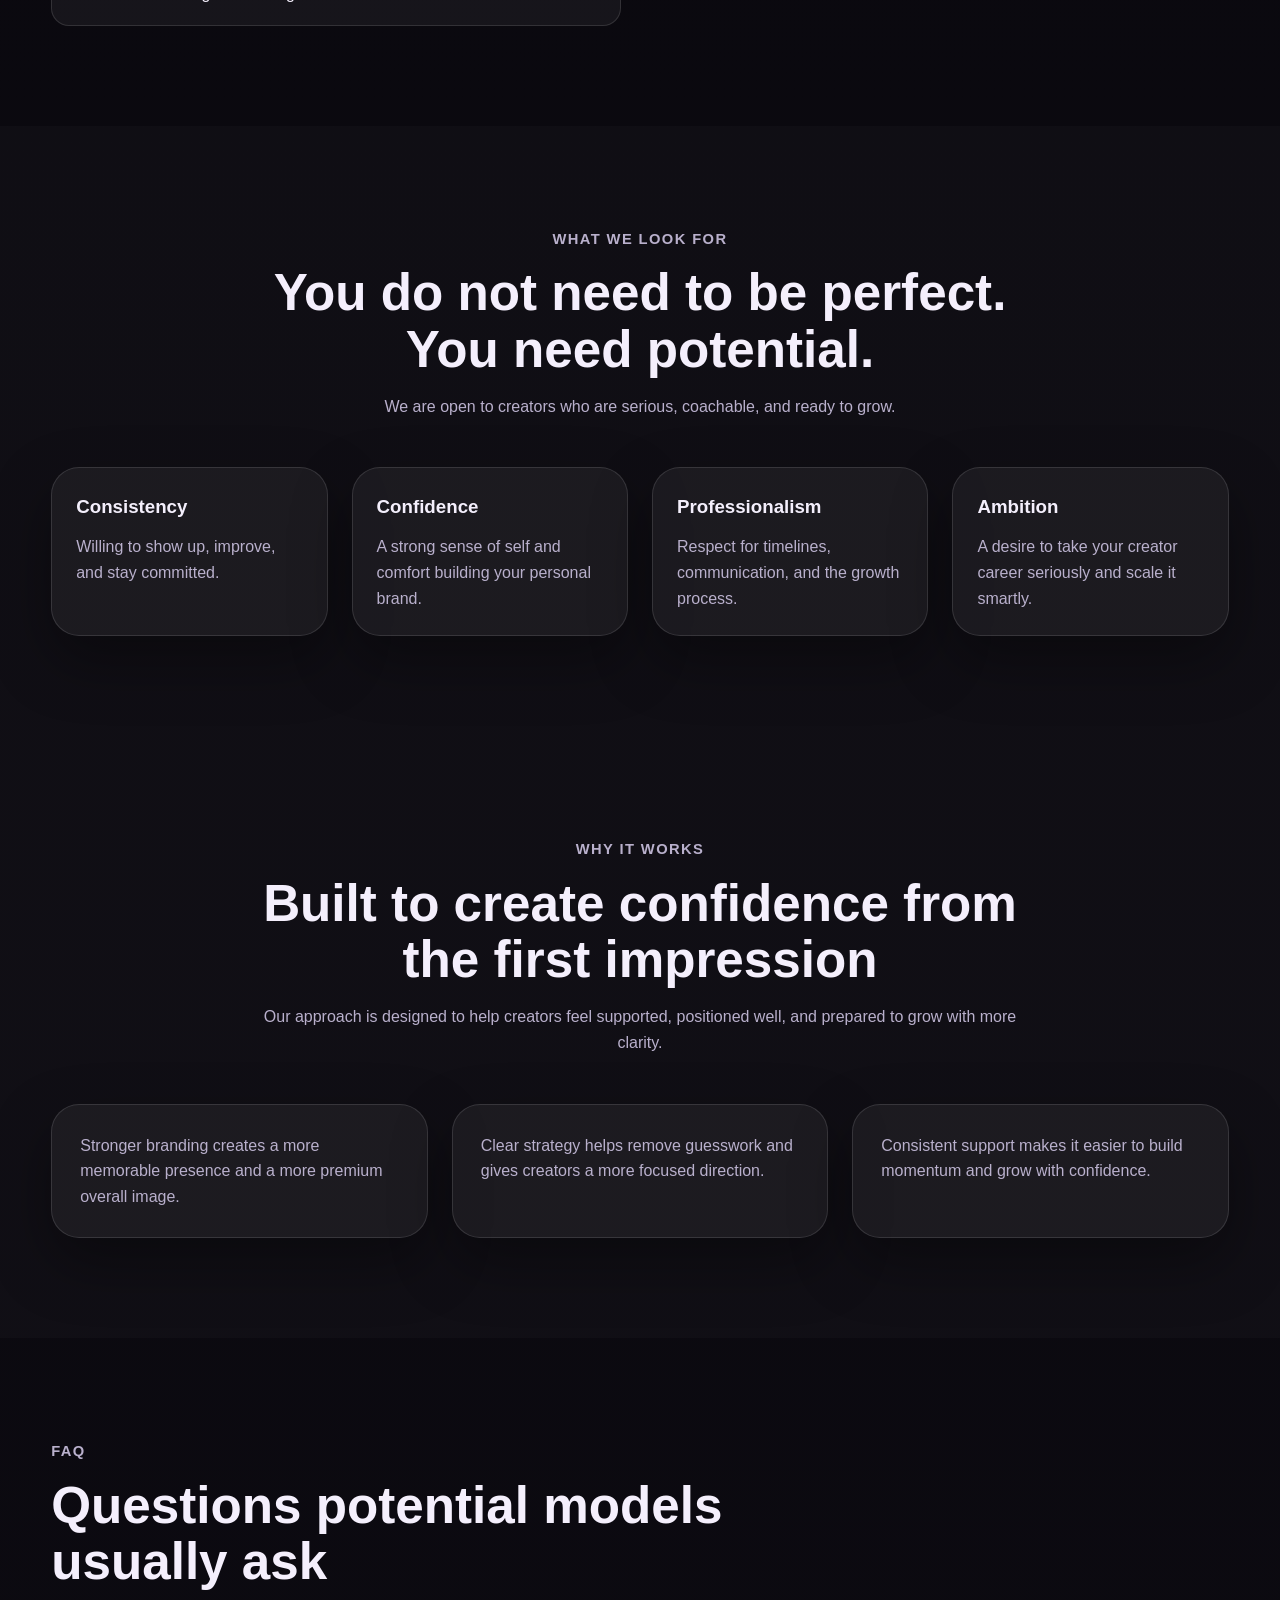
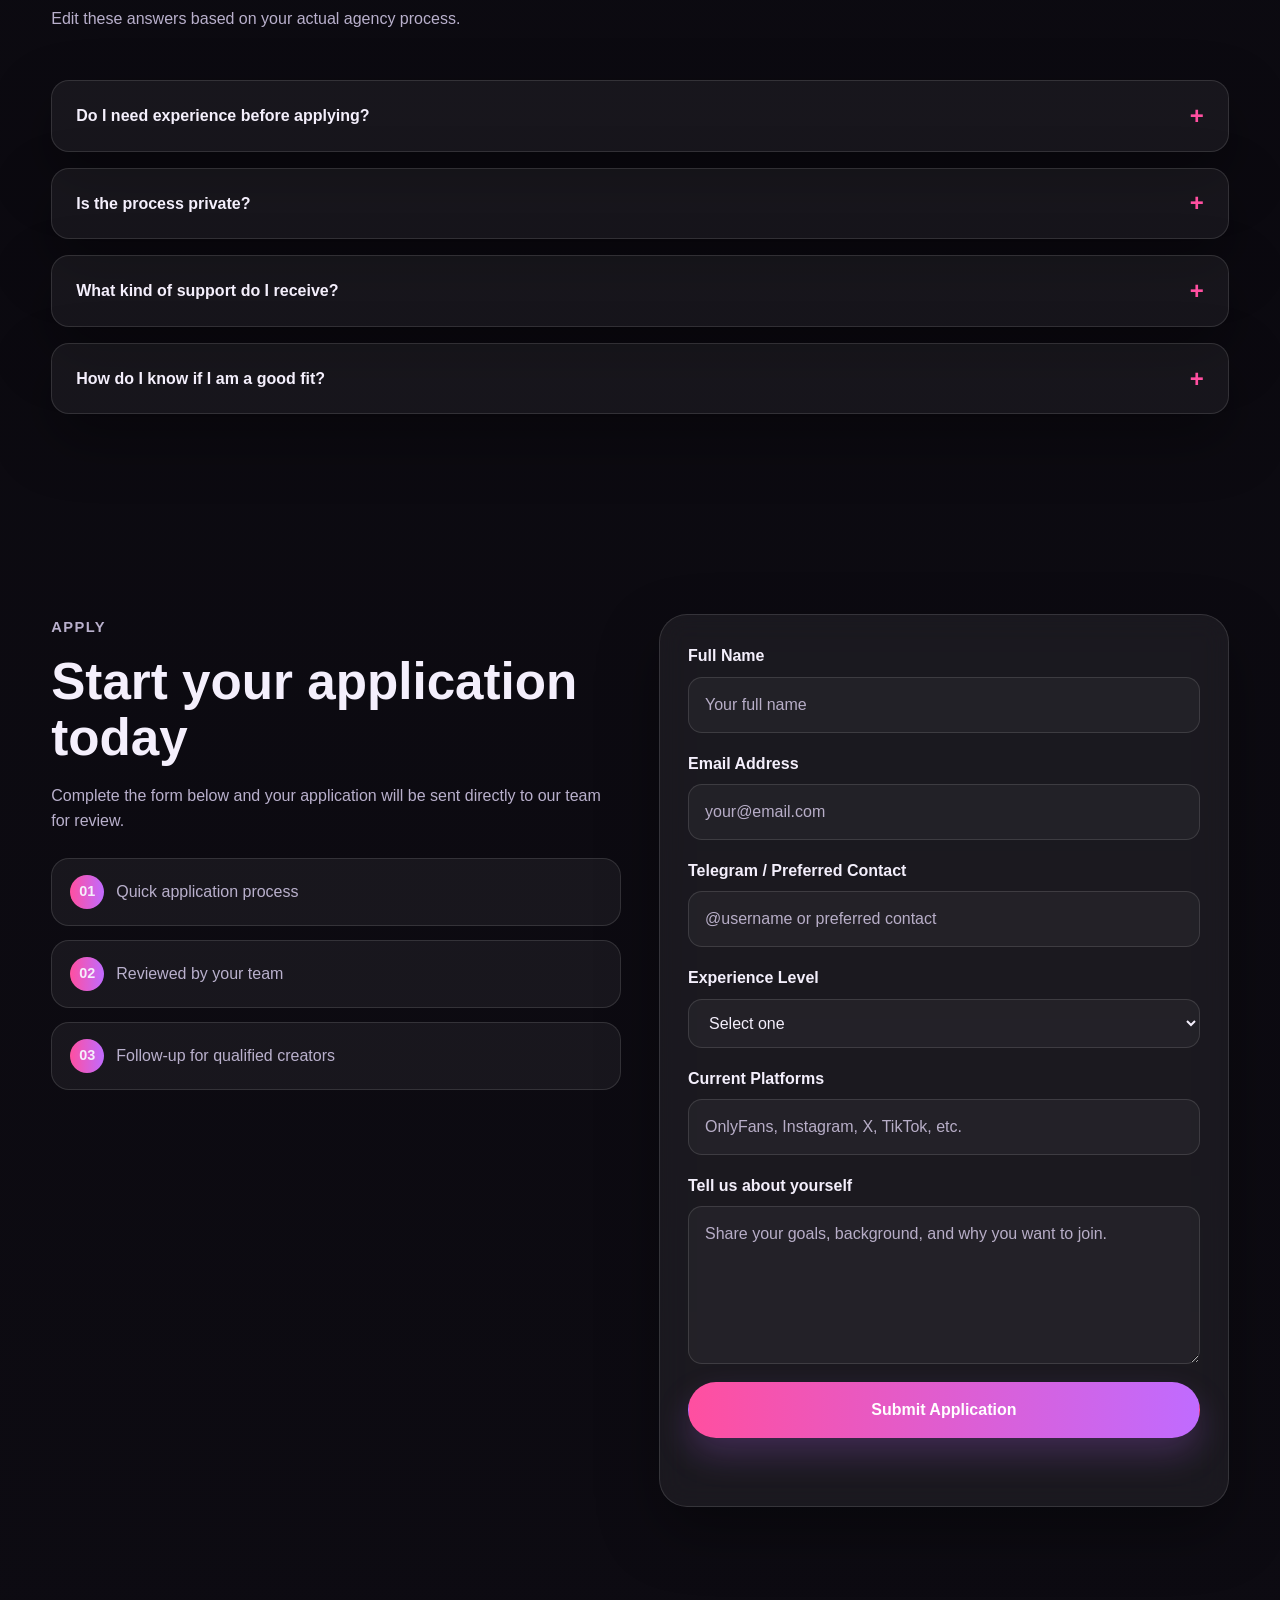
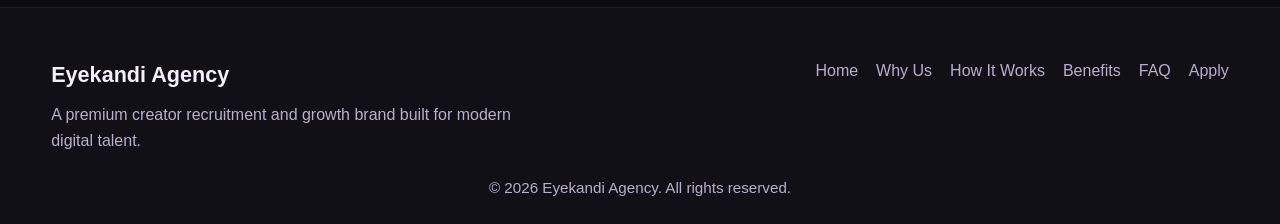
==== commit 28aedcd7: "Add hero image and general testimonial section" ====
--- a/index.html
+++ b/index.html
@@ -44,7 +44,11 @@
 
   <main>
     <section class="hero" id="home">
+      <div class="hero-bg-image">
+        <img src="images/hero-model.jpg" alt="Featured Eyekandi Agency visual" />
+      </div>
       <div class="hero-overlay"></div>
+
       <div class="container hero-grid">
         <div class="hero-content">
           <p class="eyebrow">Private • Premium • Creator-Focused</p>
@@ -301,33 +305,31 @@
     <section class="section testimonials">
       <div class="container">
         <div class="section-heading center">
-          <p class="section-tag">Testimonials</p>
-          <h2>Built to earn trust from the first click</h2>
-          <p>
-            Replace these sample testimonials with real creator feedback later.
+          <p class="section-tag">Why It Works</p>
+          <h2>Built to create confidence from the first impression</h2>
+          <p>
+            Our approach is designed to help creators feel supported, positioned well,
+            and prepared to grow with more clarity.
           </p>
         </div>
 
         <div class="cards-grid three-grid">
           <article class="testimonial-card">
             <p>
-              “I finally felt like I had structure. Everything became clearer once I had a team helping with direction.”
-            </p>
-            <h4>— Creator A</h4>
+              Stronger branding creates a more memorable presence and a more premium overall image.
+            </p>
           </article>
 
           <article class="testimonial-card">
             <p>
-              “The branding alone changed how I presented myself online. My page felt more premium and intentional.”
-            </p>
-            <h4>— Creator B</h4>
+              Clear strategy helps remove guesswork and gives creators a more focused direction.
+            </p>
           </article>
 
           <article class="testimonial-card">
             <p>
-              “What I liked most was the support. I didn’t feel like I was trying to figure everything out by myself anymore.”
-            </p>
-            <h4>— Creator C</h4>
+              Consistent support makes it easier to build momentum and grow with confidence.
+            </p>
           </article>
         </div>
       </div>
@@ -428,29 +430,43 @@
             method="POST"
           >
             <input type="hidden" name="_captcha" value="false" />
-            <input type="hidden" name="_subject" value="New Eyekandi Agency Application" />
+            <input type="hidden" name="_subject" value="New Creator Application - Eyekandi Agency" />
             <input type="hidden" name="_template" value="table" />
-            <input type="hidden" name="_autoresponse" value="Thank you for applying to Eyekandi Agency. Our team will review your application and get in touch if you are a fit." />
-            <input type="hidden" name="_next" value="https://welcometogulag.github.io/eyekandi/thank-you.html" />
+            <input
+              type="hidden"
+              name="_autoresponse"
+              value="Thank you for applying to Eyekandi Agency. Our team will review your application and get in touch if you are a fit."
+            />
+            <input
+              type="hidden"
+              name="_next"
+              value="https://welcometogulag.github.io/eyekandi/thank-you.html"
+            />
 
             <div class="form-group">
               <label for="fullName">Full Name</label>
-              <input type="text" id="fullName" name="fullName" placeholder="Your full name" required />
+              <input type="text" id="fullName" name="Full Name" placeholder="Your full name" required />
             </div>
 
             <div class="form-group">
               <label for="email">Email Address</label>
-              <input type="email" id="email" name="email" placeholder="your@email.com" required />
+              <input type="email" id="email" name="Email Address" placeholder="your@email.com" required />
             </div>
 
             <div class="form-group">
               <label for="telegram">Telegram / Preferred Contact</label>
-              <input type="text" id="telegram" name="telegram" placeholder="@username or preferred contact" required />
+              <input
+                type="text"
+                id="telegram"
+                name="Telegram / Preferred Contact"
+                placeholder="@username or preferred contact"
+                required
+              />
             </div>
 
             <div class="form-group">
               <label for="experience">Experience Level</label>
-              <select id="experience" name="experience" required>
+              <select id="experience" name="Experience Level" required>
                 <option value="">Select one</option>
                 <option value="New Creator">New Creator</option>
                 <option value="Some Experience">Some Experience</option>
@@ -463,7 +479,7 @@
               <input
                 type="text"
                 id="platforms"
-                name="platforms"
+                name="Current Platforms"
                 placeholder="OnlyFans, Instagram, X, TikTok, etc."
               />
             </div>
@@ -472,7 +488,7 @@
               <label for="message">Tell us about yourself</label>
               <textarea
                 id="message"
-                name="message"
+                name="About Applicant"
                 rows="5"
                 placeholder="Share your goals, background, and why you want to join."
                 required
--- a/css/style.css
+++ b/css/style.css
@@ -177,11 +177,27 @@
   overflow: hidden;
 }
 
+.hero-bg-image {
+  position: absolute;
+  inset: 0;
+  z-index: 0;
+}
+
+.hero-bg-image img {
+  width: 100%;
+  height: 100%;
+  object-fit: cover;
+  object-position: center top;
+  filter: brightness(0.7);
+}
+
 .hero-overlay {
   position: absolute;
   inset: 0;
+  z-index: 1;
   background:
-    linear-gradient(90deg, rgba(6, 6, 10, 0.92) 15%, rgba(6, 6, 10, 0.76) 55%, rgba(6, 6, 10, 0.35) 100%);
+    linear-gradient(90deg, rgba(6, 6, 10, 0.94) 12%, rgba(6, 6, 10, 0.78) 48%, rgba(6, 6, 10, 0.45) 100%),
+    linear-gradient(180deg, rgba(255, 79, 160, 0.08), rgba(0, 0, 0, 0.15));
 }
 
 .hero-grid {
@@ -795,6 +811,21 @@
     display: block;
   }
 
+  .hero {
+    min-height: auto;
+    padding: 120px 0 60px;
+  }
+
+  .hero-bg-image img {
+    object-position: center 20%;
+    filter: brightness(0.45);
+  }
+
+  .hero-overlay {
+    background:
+      linear-gradient(180deg, rgba(6, 6, 10, 0.82) 0%, rgba(6, 6, 10, 0.78) 45%, rgba(6, 6, 10, 0.88) 100%);
+  }
+
   .hero-stats,
   .four-grid,
   .benefits-cards {
@@ -822,4 +853,12 @@
   .form-wrapper {
     padding: 20px;
   }
+
+  .hero-content h1 {
+    font-size: clamp(2.2rem, 9vw, 3.2rem);
+  }
+
+  .hero-text {
+    font-size: 1rem;
+  }
 }
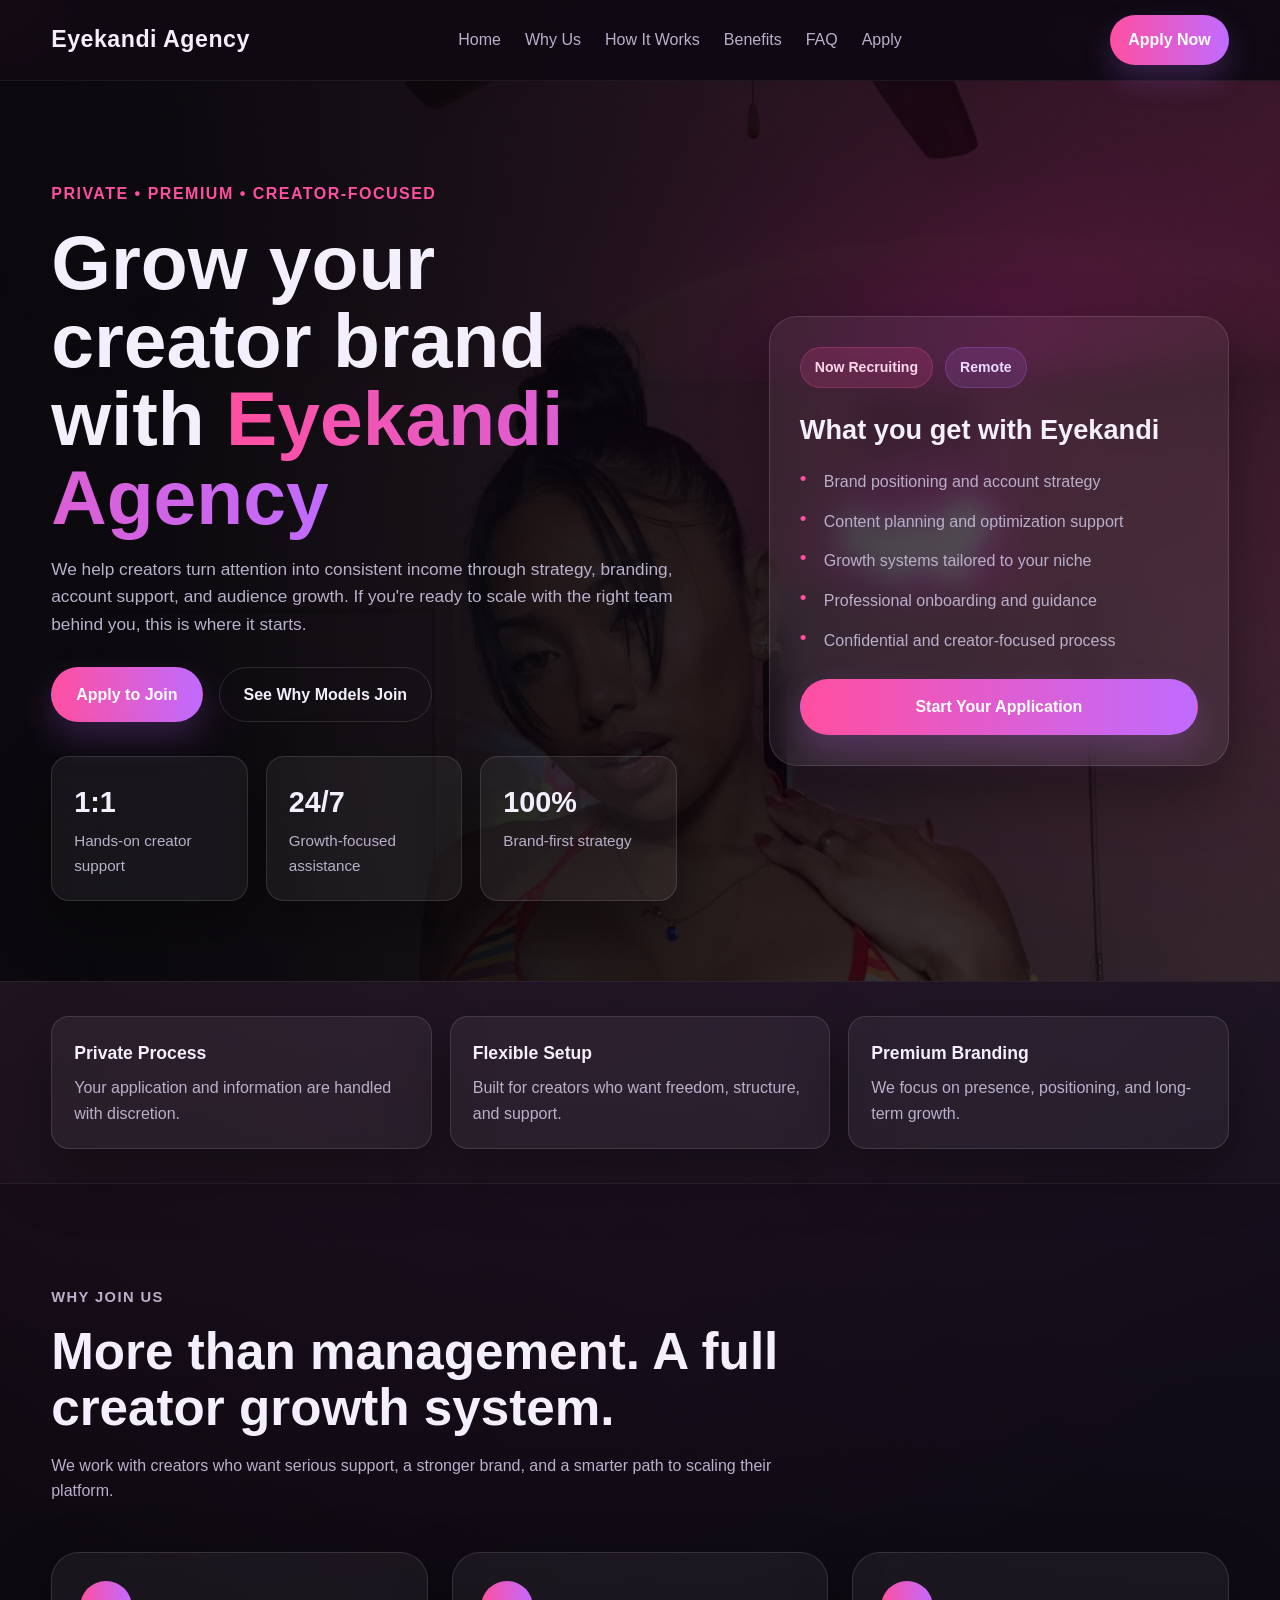
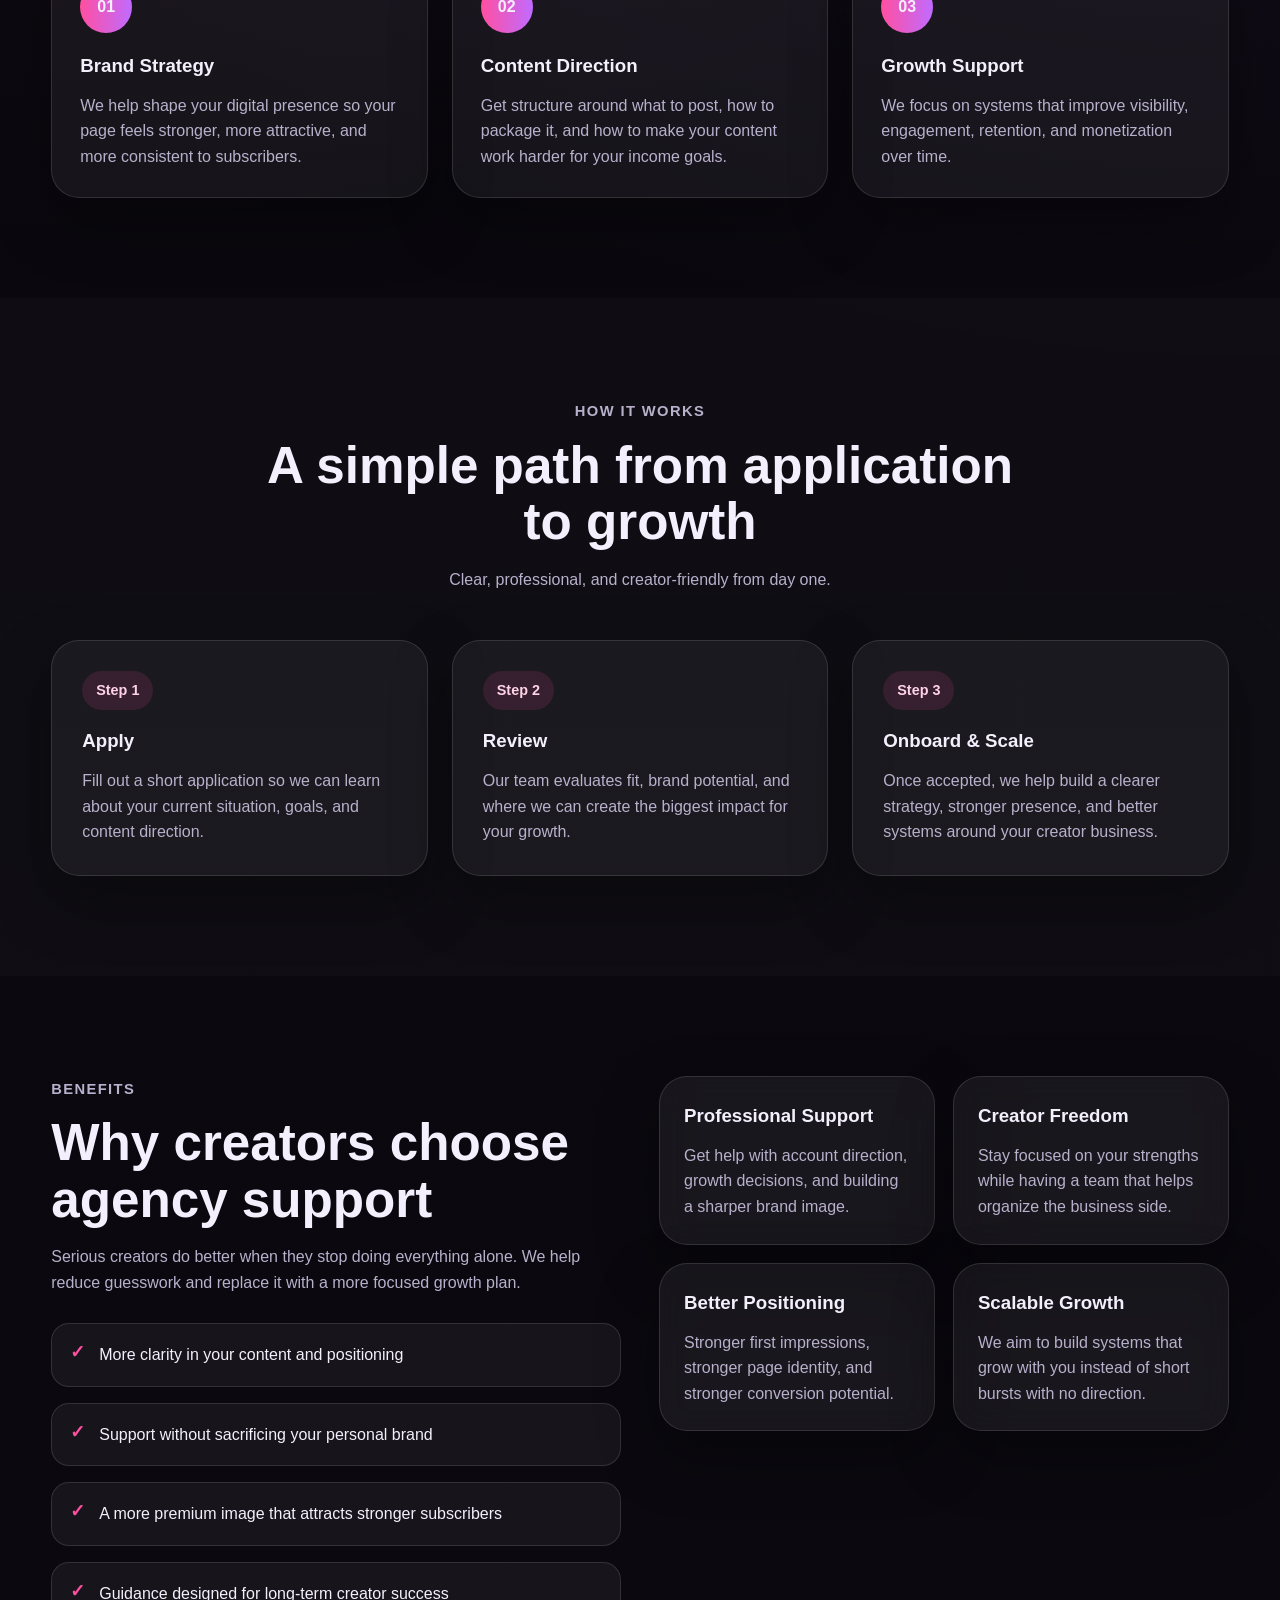
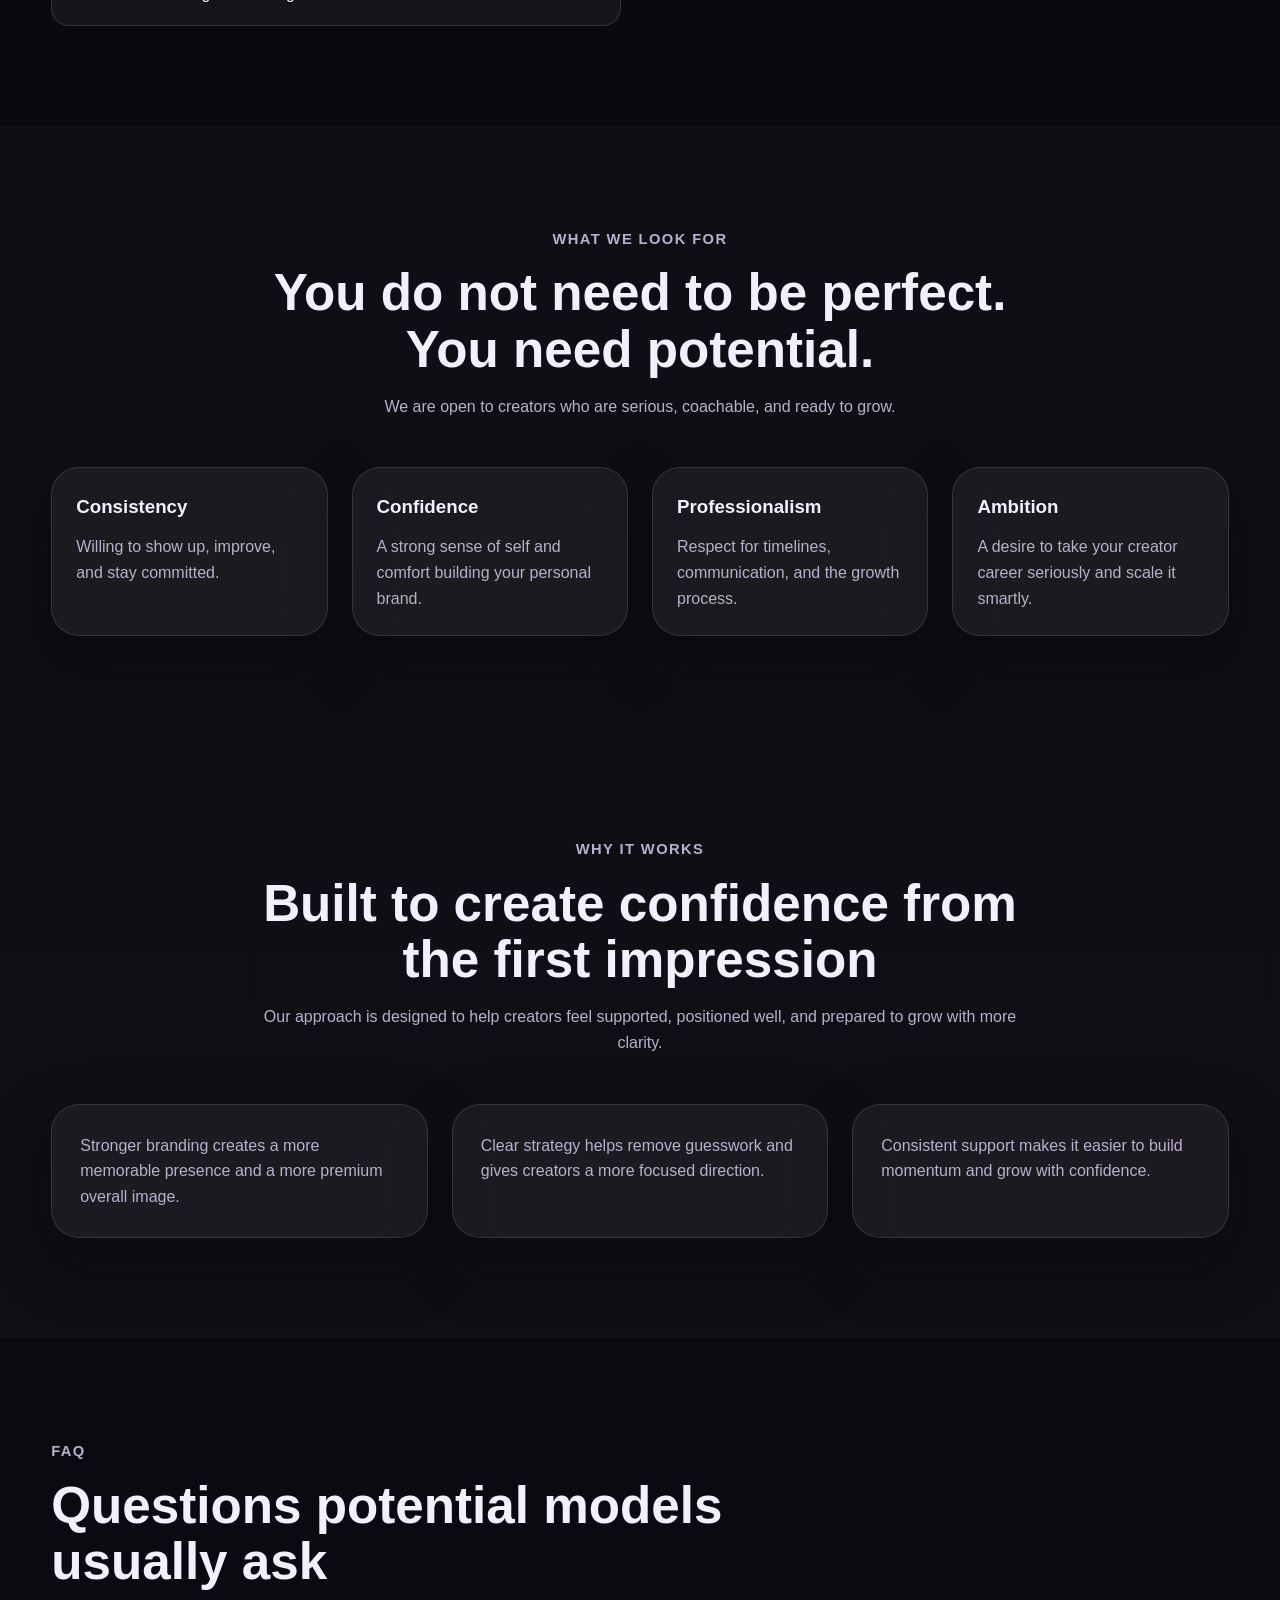
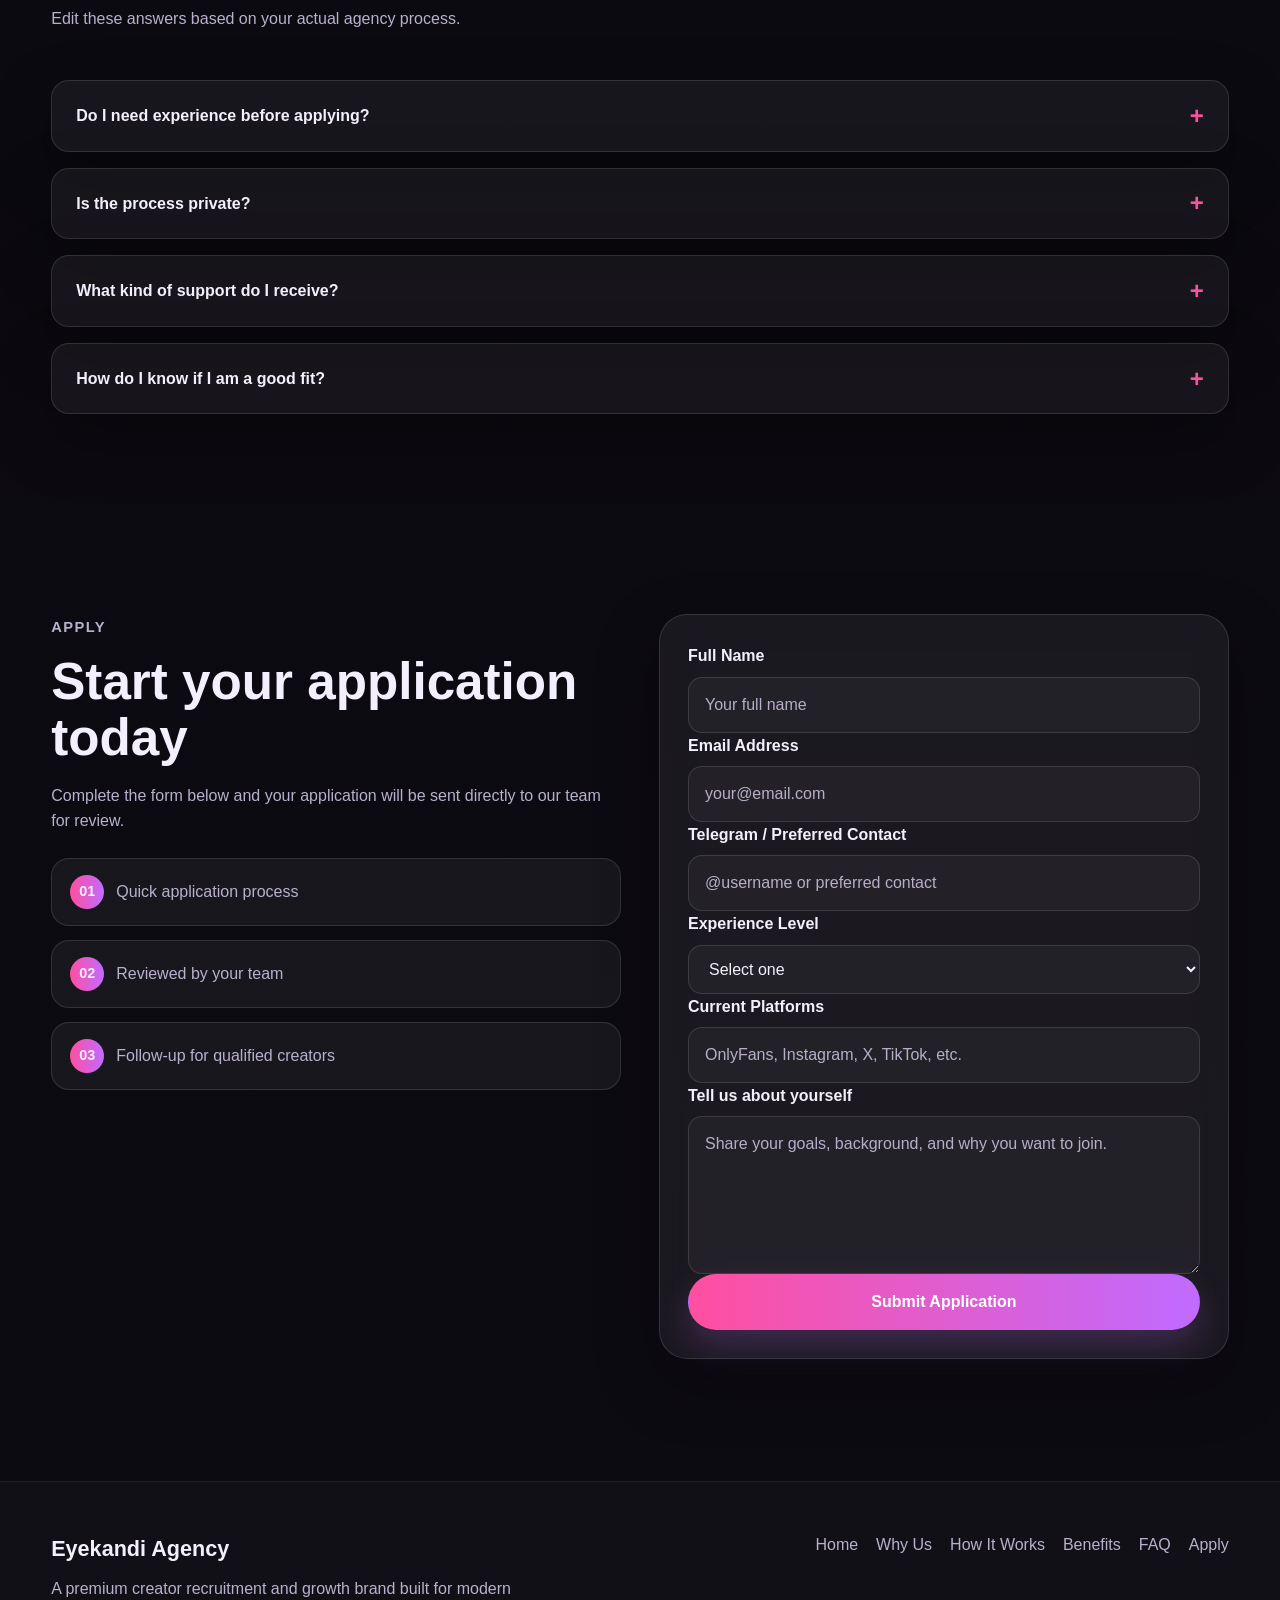
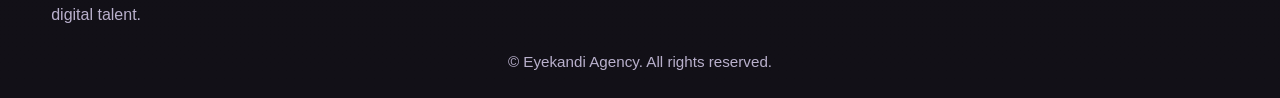
==== commit 1fac8df8: "Use plain FormSubmit HTML form" ====
--- a/index.html
+++ b/index.html
@@ -196,7 +196,7 @@
 
           <div class="step-card">
             <span class="step-number">Step 3</span>
-            <h3>Onboard & Scale</h3>
+            <h3>Onboard &amp; Scale</h3>
             <p>
               Once accepted, we help build a clearer strategy, stronger presence,
               and better systems around your creator business.
@@ -398,106 +398,104 @@
     </section>
 
     <section class="section apply-section" id="apply">
-      <div class="container apply-grid">
-        <div class="apply-copy">
-          <p class="section-tag">Apply</p>
-          <h2>Start your application today</h2>
-          <p>
-            Complete the form below and your application will be sent directly to our team for review.
-          </p>
-
-          <div class="apply-points">
-            <div class="apply-point">
-              <span>01</span>
-              <p>Quick application process</p>
-            </div>
-            <div class="apply-point">
-              <span>02</span>
-              <p>Reviewed by your team</p>
-            </div>
-            <div class="apply-point">
-              <span>03</span>
-              <p>Follow-up for qualified creators</p>
-            </div>
-          </div>
-        </div>
-
-        <div class="form-wrapper glass-card">
-          <form
-            id="applicationForm"
-            class="application-form"
-            action="https://formsubmit.co/06cca967da9b24ad0c66bb19da38139"
-            method="POST"
-          >
-            <input type="hidden" name="_captcha" value="false" />
-            <input type="hidden" name="_subject" value="New Creator Application - Eyekandi Agency" />
-            <input type="hidden" name="_template" value="table" />
-            <input
-              type="hidden"
-              name="_autoresponse"
-              value="Thank you for applying to Eyekandi Agency. Our team will review your application and get in touch if you are a fit."
-            />
-            <input
-              type="hidden"
-              name="_next"
-              value="https://welcometogulag.github.io/eyekandi/thank-you.html"
-            />
-
-            <div class="form-group">
-              <label for="fullName">Full Name</label>
-              <input type="text" id="fullName" name="Full Name" placeholder="Your full name" required />
-            </div>
-
-            <div class="form-group">
-              <label for="email">Email Address</label>
-              <input type="email" id="email" name="Email Address" placeholder="your@email.com" required />
-            </div>
-
-            <div class="form-group">
-              <label for="telegram">Telegram / Preferred Contact</label>
-              <input
-                type="text"
-                id="telegram"
-                name="Telegram / Preferred Contact"
-                placeholder="@username or preferred contact"
-                required
-              />
-            </div>
-
-            <div class="form-group">
-              <label for="experience">Experience Level</label>
-              <select id="experience" name="Experience Level" required>
-                <option value="">Select one</option>
-                <option value="New Creator">New Creator</option>
-                <option value="Some Experience">Some Experience</option>
-                <option value="Experienced Creator">Experienced Creator</option>
-              </select>
-            </div>
-
-            <div class="form-group">
-              <label for="platforms">Current Platforms</label>
-              <input
-                type="text"
-                id="platforms"
-                name="Current Platforms"
-                placeholder="OnlyFans, Instagram, X, TikTok, etc."
-              />
-            </div>
-
-            <div class="form-group">
-              <label for="message">Tell us about yourself</label>
-              <textarea
-                id="message"
-                name="About Applicant"
-                rows="5"
-                placeholder="Share your goals, background, and why you want to join."
-                required
-              ></textarea>
-            </div>
-
-            <button type="submit" class="btn btn-primary btn-full" id="submitBtn">
-              Submit Application
-            </button>
+  <div class="container apply-grid">
+    <div class="apply-copy">
+      <p class="section-tag">Apply</p>
+      <h2>Start your application today</h2>
+      <p>
+        Complete the form below and your application will be sent directly to our team for review.
+      </p>
+
+      <div class="apply-points">
+        <div class="apply-point">
+          <span>01</span>
+          <p>Quick application process</p>
+        </div>
+        <div class="apply-point">
+          <span>02</span>
+          <p>Reviewed by your team</p>
+        </div>
+        <div class="apply-point">
+          <span>03</span>
+          <p>Follow-up for qualified creators</p>
+        </div>
+      </div>
+    </div>
+
+    <div class="form-wrapper glass-card">
+      <form
+        action="https://formsubmit.co/06cca967da9b24ad0c66bb19da38139"
+        method="POST"
+      >
+        <input type="hidden" name="_captcha" value="false" />
+        <input type="hidden" name="_subject" value="New Eyekandi Application" />
+        <input type="hidden" name="_template" value="table" />
+        <input
+          type="hidden"
+          name="_next"
+          value="https://welcometogulag.github.io/eyekandi/thank-you.html"
+        />
+
+        <div class="form-group">
+          <label for="fullName">Full Name</label>
+          <input type="text" id="fullName" name="Full Name" placeholder="Your full name" required />
+        </div>
+
+        <div class="form-group">
+          <label for="email">Email Address</label>
+          <input type="email" id="email" name="Email Address" placeholder="your@email.com" required />
+        </div>
+
+        <div class="form-group">
+          <label for="telegram">Telegram / Preferred Contact</label>
+          <input
+            type="text"
+            id="telegram"
+            name="Telegram / Preferred Contact"
+            placeholder="@username or preferred contact"
+            required
+          />
+        </div>
+
+        <div class="form-group">
+          <label for="experience">Experience Level</label>
+          <select id="experience" name="Experience Level" required>
+            <option value="">Select one</option>
+            <option value="New Creator">New Creator</option>
+            <option value="Some Experience">Some Experience</option>
+            <option value="Experienced Creator">Experienced Creator</option>
+          </select>
+        </div>
+
+        <div class="form-group">
+          <label for="platforms">Current Platforms</label>
+          <input
+            type="text"
+            id="platforms"
+            name="Current Platforms"
+            placeholder="OnlyFans, Instagram, X, TikTok, etc."
+          />
+        </div>
+
+        <div class="form-group">
+          <label for="message">Tell us about yourself</label>
+          <textarea
+            id="message"
+            name="About Applicant"
+            rows="5"
+            placeholder="Share your goals, background, and why you want to join."
+            required
+          ></textarea>
+        </div>
+
+        <button type="submit" class="btn btn-primary btn-full">
+          Submit Application
+        </button>
+      </form>
+    </div>
+  </div>
+</section>
+
             <p id="formStatus" class="form-status"></p>
           </form>
         </div>
@@ -531,6 +529,5 @@
 
   <button class="scroll-top" id="scrollTopBtn" aria-label="Scroll to top">↑</button>
 
-  <script src="js/script.js"></script>
 </body>
 </html>
